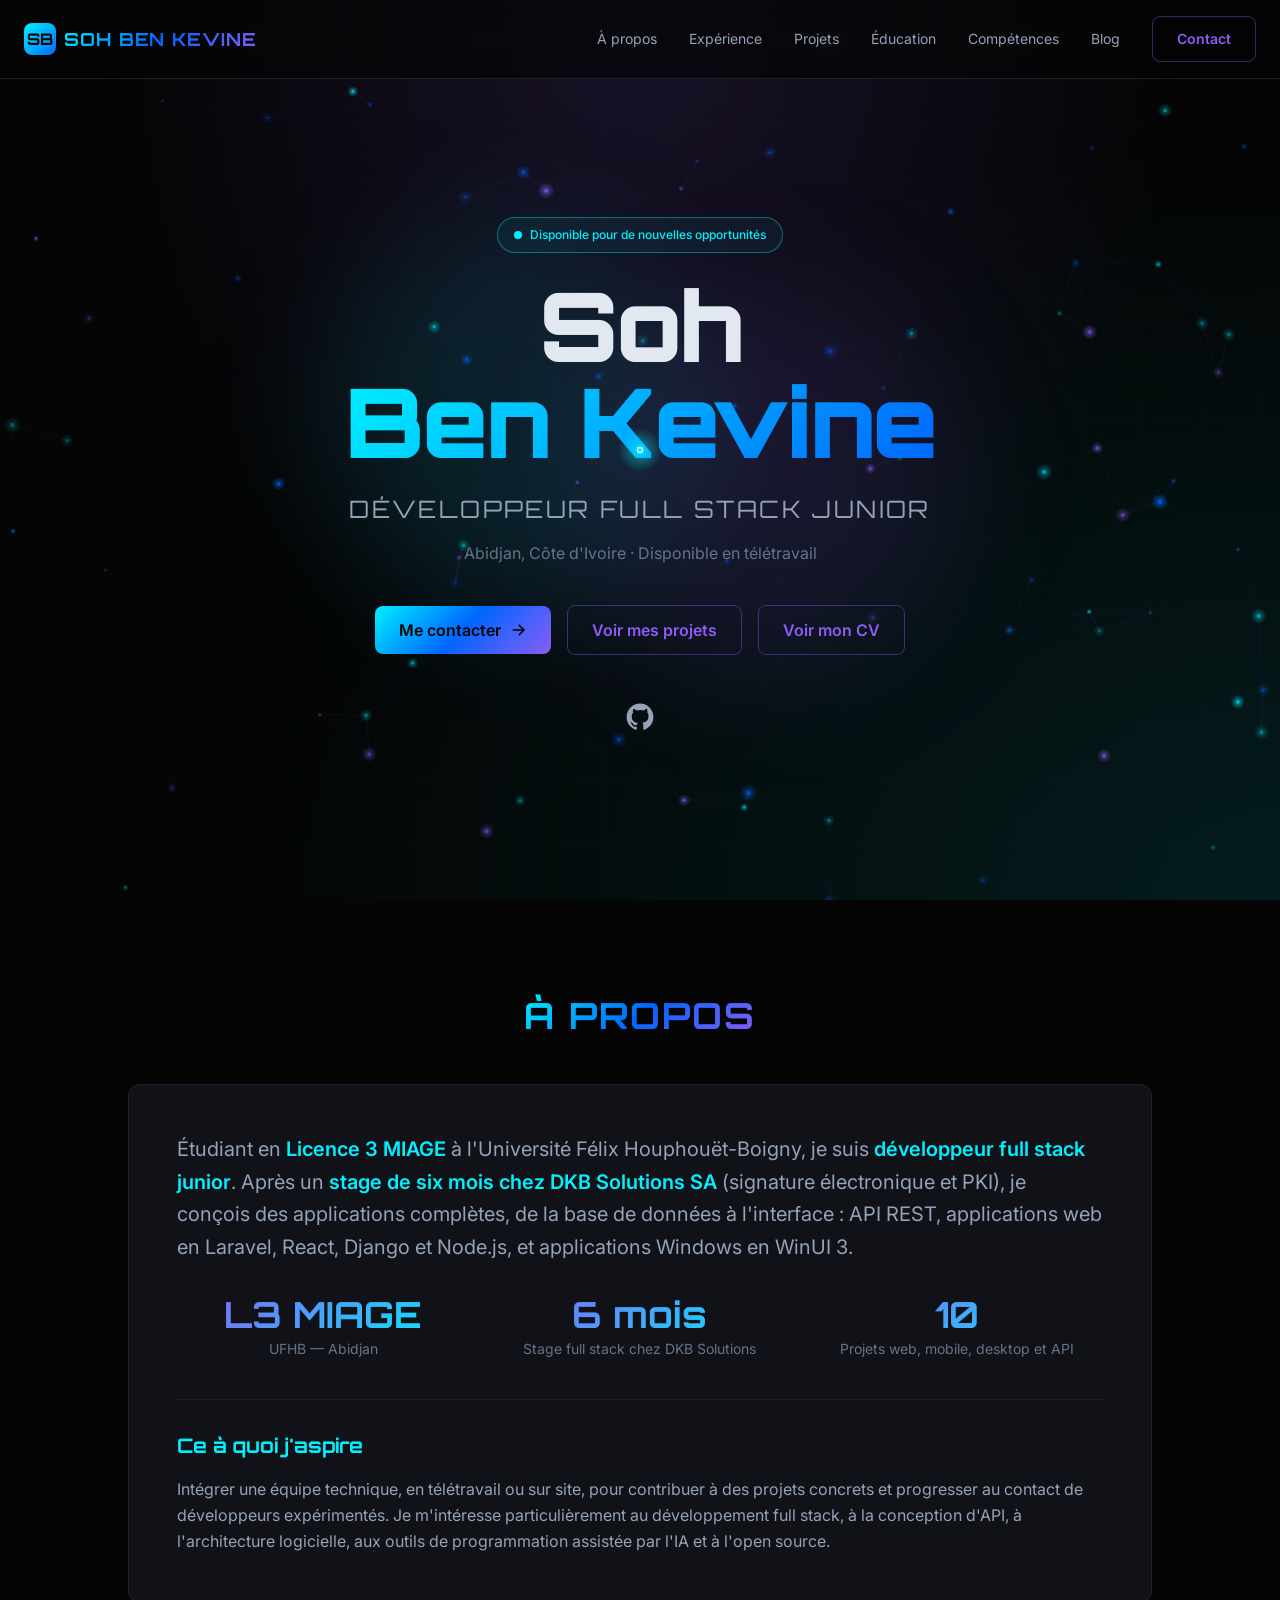
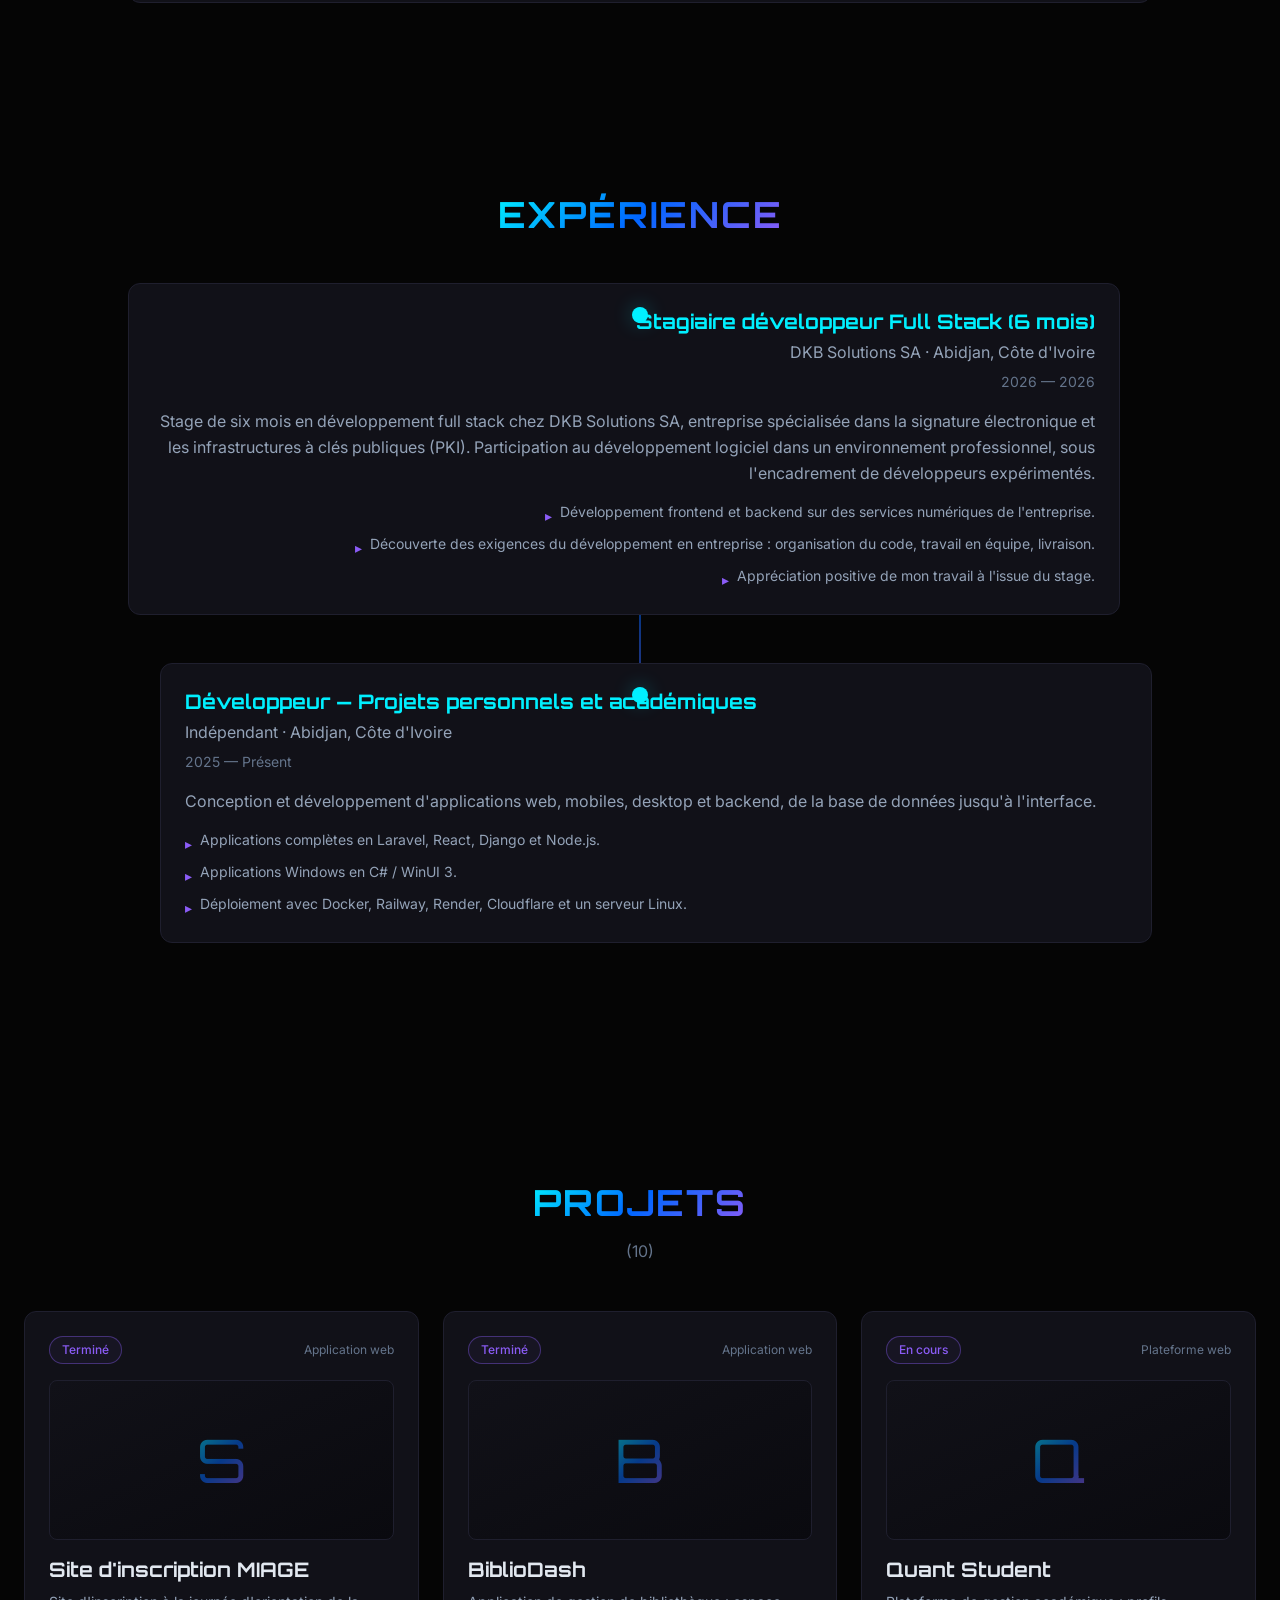
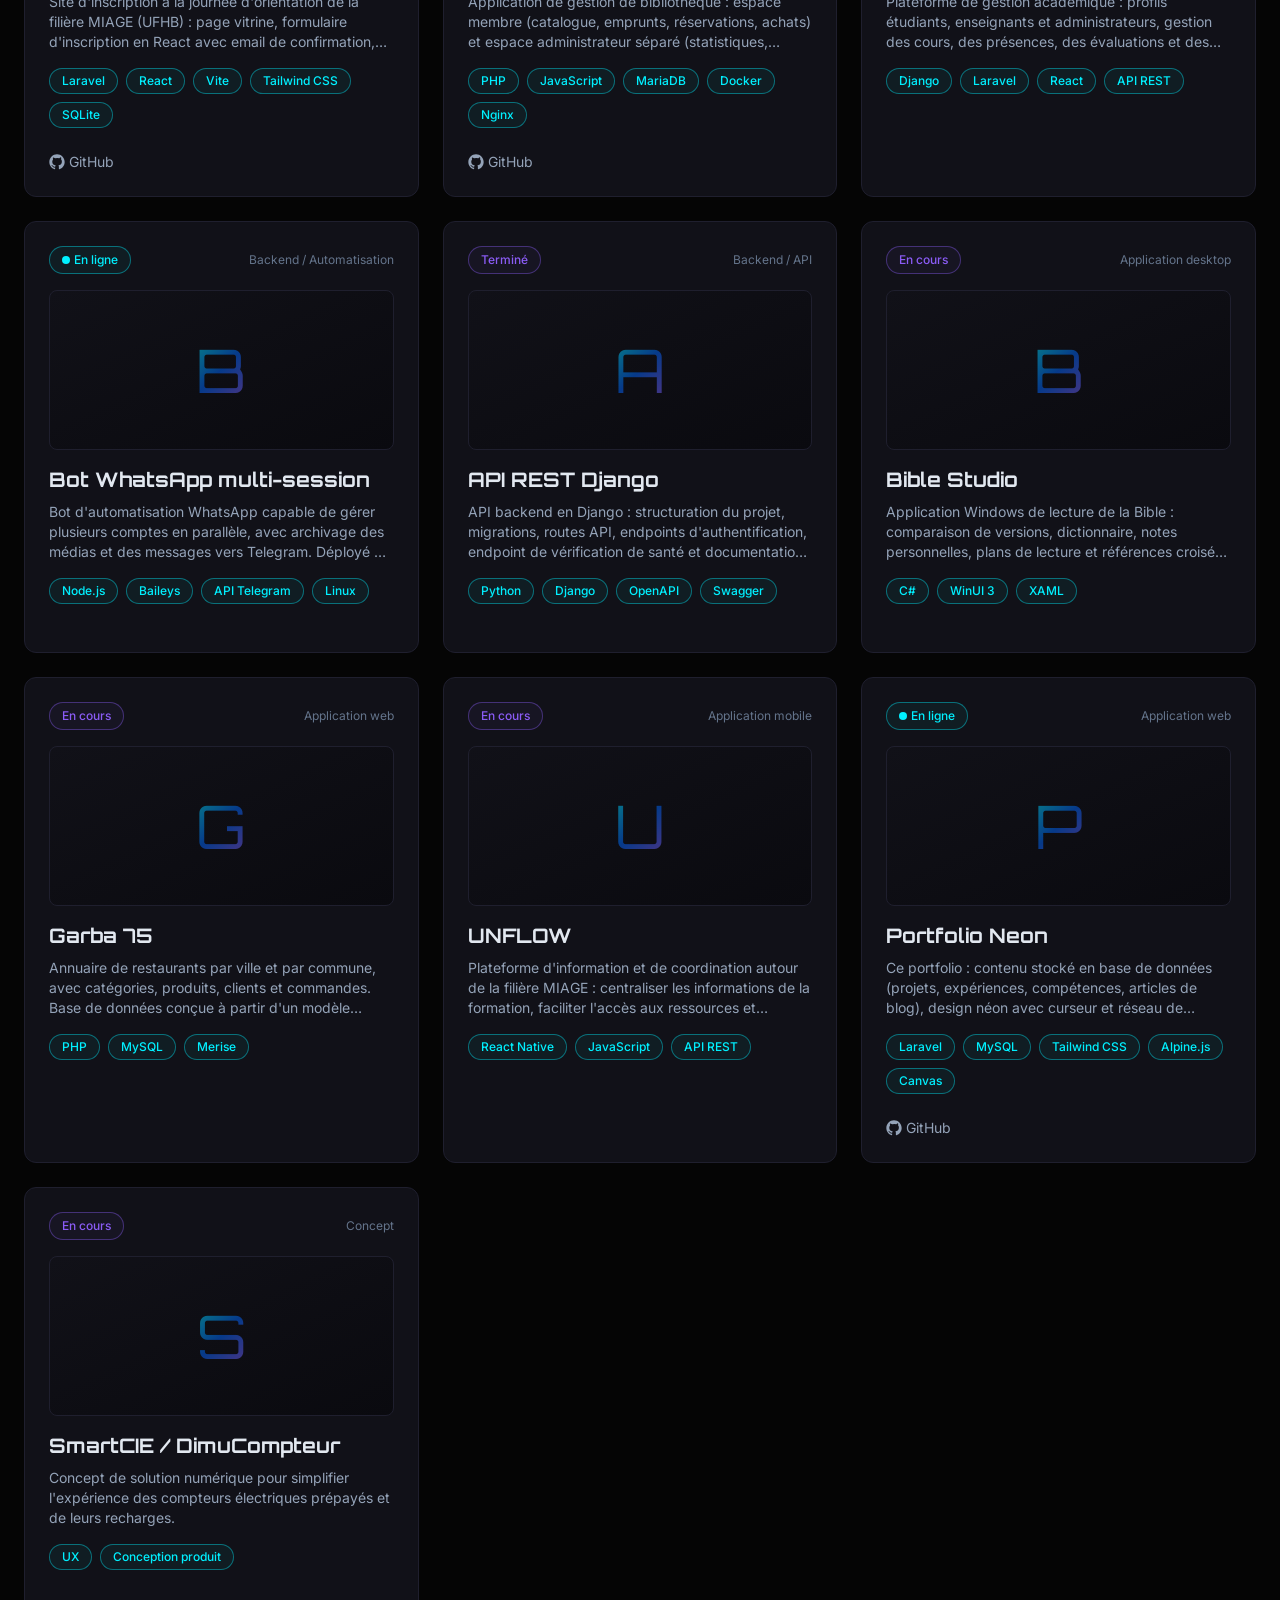
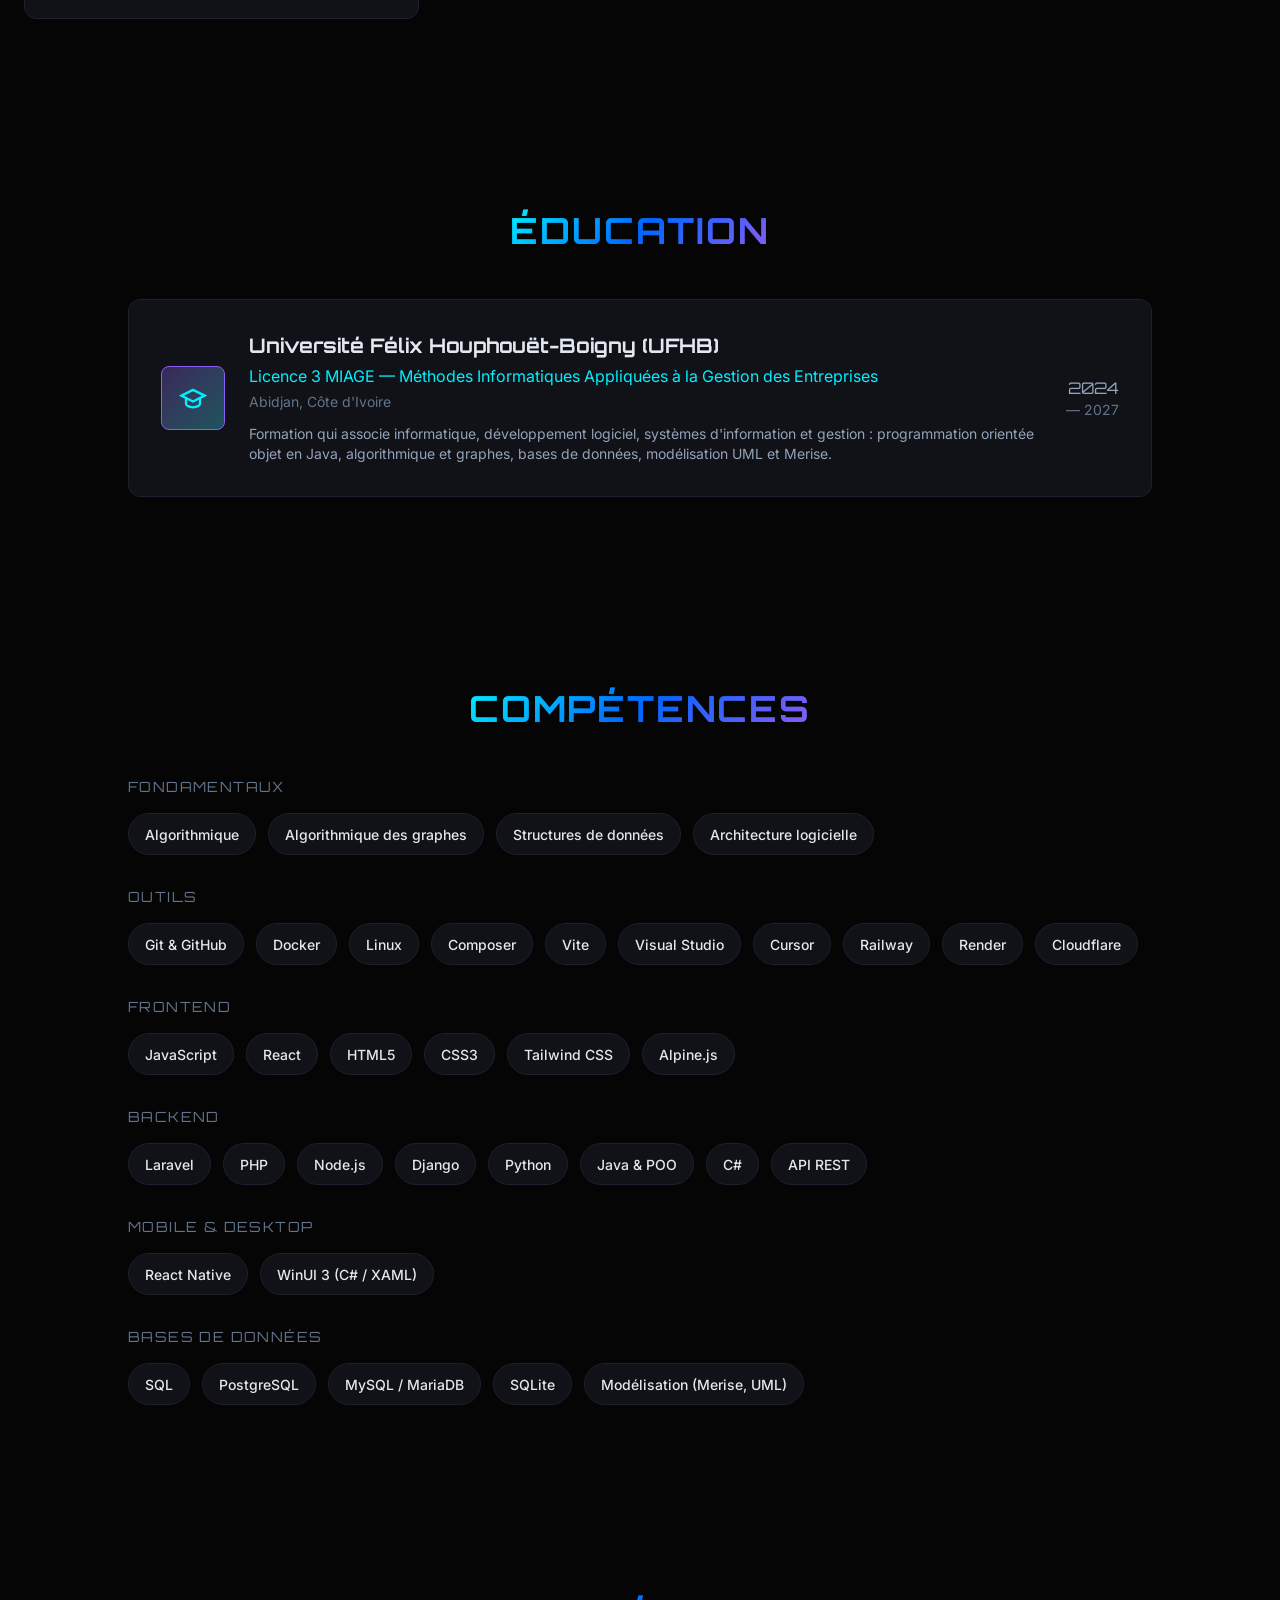
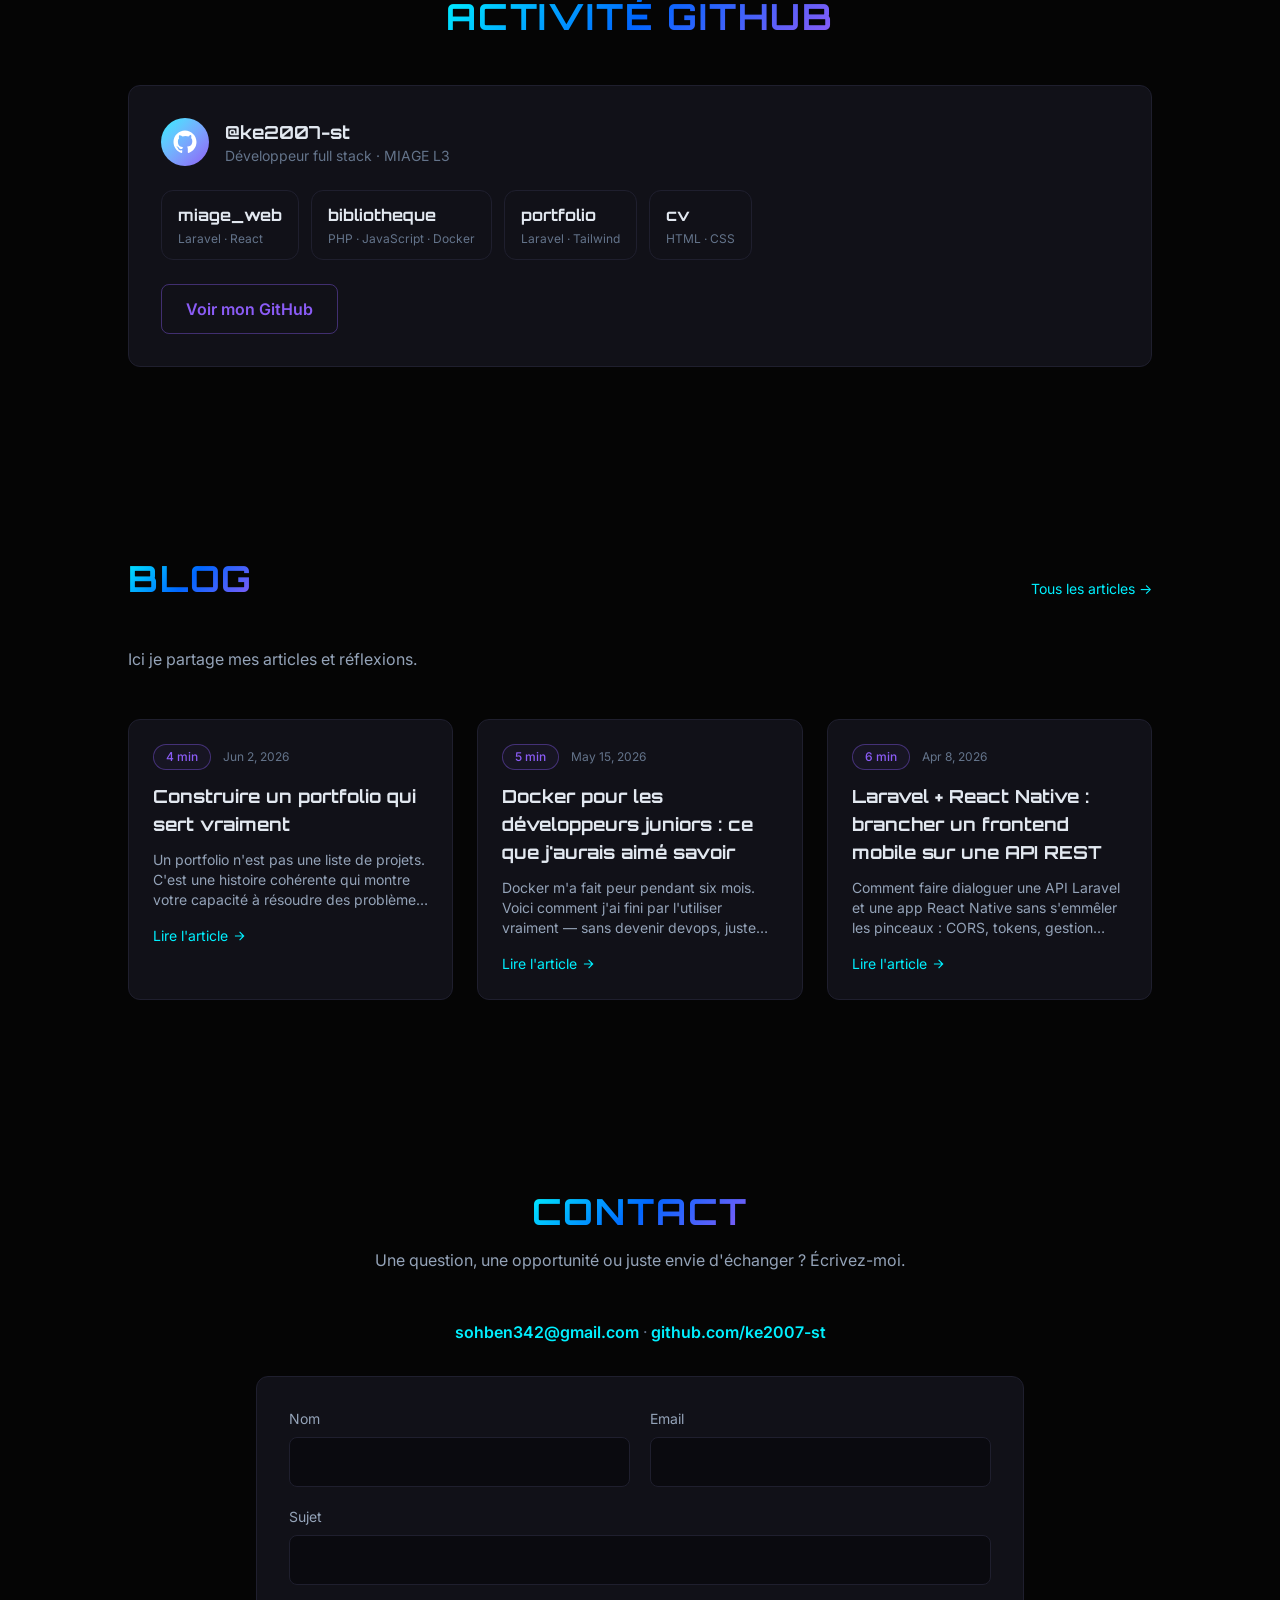
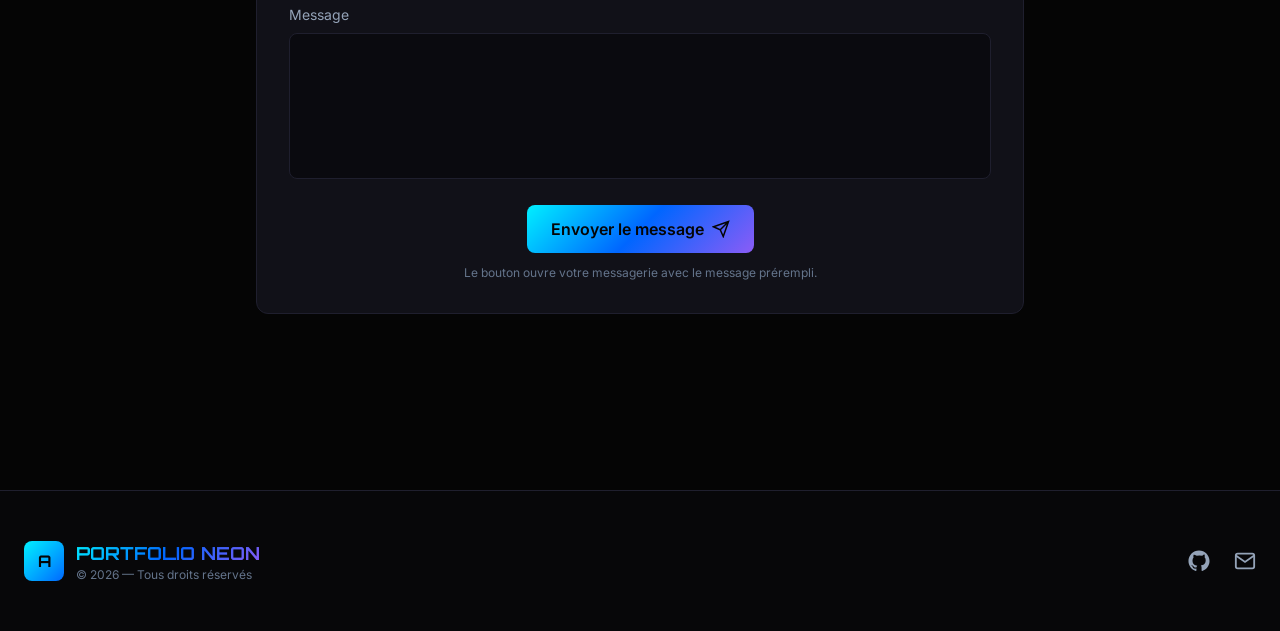
==== index.html @ d630a2e1 "Add files via upload" ====
<!DOCTYPE html>
<html lang="fr" class="scroll-smooth">
<head>
    <meta charset="utf-8">
    <meta name="viewport" content="width=device-width, initial-scale=1">
    <title>Soh Ben Kevine — Développeur Full Stack Junior</title>
    <meta name="description" content="Portfolio de Soh Ben Kevine, développeur full stack junior et étudiant en Licence 3 MIAGE à l'UFHB : projets, expérience, compétences et blog.">
    <meta property="og:title" content="Soh Ben Kevine — Développeur Full Stack Junior">
    <meta property="og:description" content="Projets, expérience et compétences de Soh Ben Kevine, développeur full stack junior.">
    <meta property="og:type" content="website">

    <link rel="preconnect" href="https://fonts.googleapis.com">
    <link href="https://fonts.googleapis.com/css2?family=Inter:wght@300;400;500;600;700;800&family=Orbitron:wght@400;500;600;700;800;900&display=swap" rel="stylesheet">
    <link rel="preload" as="style" href="app.css" /><link rel="modulepreload" as="script" href="app.js" /><link rel="stylesheet" href="app.css" /><script type="module" src="app.js"></script></head>
<body class="bg-dark-bg text-text-primary antialiased">
    <!-- Background effects -->
    <div class="fixed inset-0 -z-10 bg-grid opacity-30"></div>
    <div class="fixed inset-0 -z-10 bg-radial-neon"></div>

    <!-- Neon universe background network (canvas, behind content) -->
    <canvas id="neon-canvas" class="neon-universe-bg" aria-hidden="true"></canvas>

    <!-- Atomic / ionic custom cursor (canvas overlay, never blocks interaction) -->
    <canvas id="atomic-cursor" class="atomic-cursor" aria-hidden="true"></canvas>

    <!-- Navbar -->
    <nav class="fixed top-0 left-0 right-0 z-50 backdrop-blur-lg bg-dark-bg/70 border-b border-dark-border">
    <div class="max-w-7xl mx-auto px-6 py-4 flex items-center justify-between">
        <a href="#hero" class="flex items-center gap-2 group">
            <div class="w-8 h-8 rounded-lg bg-gradient-to-br from-neon-cyan via-neon-blue to-neon-violet animate-gradient flex items-center justify-center font-display font-bold text-dark-bg">
                SB
            </div>
            <span class="font-display font-bold text-lg tracking-wider text-gradient">SOH BEN KEVINE</span>
        </a>

        <!-- Desktop nav -->
        <ul class="hidden md:flex items-center gap-8 text-sm">
            <li><a href="#about" class="nav-link text-text-secondary hover:text-neon-cyan transition">À propos</a></li>
            <li><a href="#experience" class="nav-link text-text-secondary hover:text-neon-cyan transition">Expérience</a></li>
            <li><a href="#projects" class="nav-link text-text-secondary hover:text-neon-cyan transition">Projets</a></li>
            <li><a href="#education" class="nav-link text-text-secondary hover:text-neon-cyan transition">Éducation</a></li>
            <li><a href="#skills" class="nav-link text-text-secondary hover:text-neon-cyan transition">Compétences</a></li>
            <li><a href="#blog" class="nav-link text-text-secondary hover:text-neon-cyan transition">Blog</a></li>
            <li><a href="#contact" class="btn-outline text-sm">Contact</a></li>
        </ul>

        <!-- Mobile menu button -->
        <button x-data="{ open: false }" @click="open = !open" class="md:hidden text-neon-cyan p-2">
            <svg x-show="!open" xmlns="http://www.w3.org/2000/svg" width="24" height="24" fill="none" stroke="currentColor" stroke-width="2" viewBox="0 0 24 24"><path d="M4 6h16M4 12h16M4 18h16"/></svg>
            <svg x-show="open" xmlns="http://www.w3.org/2000/svg" width="24" height="24" fill="none" stroke="currentColor" stroke-width="2" viewBox="0 0 24 24"><path d="M6 6l12 12M6 18L18 6"/></svg>
        </button>
    </div>

    <!-- Mobile menu -->
    <div x-data="{ open: false }" x-show="open" class="md:hidden border-t border-dark-border bg-dark-surface/95 backdrop-blur">
        <ul class="flex flex-col gap-4 p-6">
            <li><a href="#about" @click="open = false" class="block text-text-secondary hover:text-neon-cyan">À propos</a></li>
            <li><a href="#experience" @click="open = false" class="block text-text-secondary hover:text-neon-cyan">Expérience</a></li>
            <li><a href="#projects" @click="open = false" class="block text-text-secondary hover:text-neon-cyan">Projets</a></li>
            <li><a href="#education" @click="open = false" class="block text-text-secondary hover:text-neon-cyan">Éducation</a></li>
            <li><a href="#skills" @click="open = false" class="block text-text-secondary hover:text-neon-cyan">Compétences</a></li>
            <li><a href="#blog" @click="open = false" class="block text-text-secondary hover:text-neon-cyan">Blog</a></li>
            <li><a href="#contact" @click="open = false" class="btn-outline w-full justify-center">Contact</a></li>
        </ul>
    </div>
</nav>

    <!-- Main content -->
    <main>
        
    
    <section id="hero" class="relative min-h-screen flex items-center justify-center pt-24 pb-12 px-6">
        <div class="absolute inset-0 overflow-hidden -z-10">
            <div class="absolute top-1/4 left-1/4 w-96 h-96 rounded-full bg-neon-cyan/10 blur-3xl animate-float"></div>
            <div class="absolute bottom-1/4 right-1/4 w-96 h-96 rounded-full bg-neon-violet/10 blur-3xl animate-float" style="animation-delay: 2s;"></div>
        </div>

        <div class="max-w-5xl mx-auto text-center">
            <div data-reveal class="inline-flex items-center gap-2 px-4 py-2 mb-6 rounded-full badge-neon animate-glow-pulse">
                <span class="w-2 h-2 rounded-full bg-neon-cyan animate-pulse"></span>
                Disponible pour de nouvelles opportunités
            </div>

            <h1 data-reveal class="font-display text-5xl md:text-7xl lg:text-8xl font-black tracking-tight mb-6">
                <span class="block text-text-primary">Soh</span>
                <span class="block text-gradient animate-gradient">Ben Kevine</span>
            </h1>

            <p data-reveal class="text-xl md:text-2xl text-text-secondary mb-4 font-display tracking-widest uppercase">
                Développeur Full Stack Junior
            </p>
            <p data-reveal class="text-text-muted mb-10">
                Abidjan, Côte d'Ivoire · Disponible en télétravail
            </p>

            <div data-reveal class="flex flex-wrap items-center justify-center gap-4">
                <a href="#contact" class="btn-neon">
                    Me contacter
                    <svg xmlns="http://www.w3.org/2000/svg" width="18" height="18" fill="none" stroke="currentColor" stroke-width="2" viewBox="0 0 24 24"><path d="M5 12h14M13 5l7 7-7 7"/></svg>
                </a>
                <a href="#projects" class="btn-outline">Voir mes projets</a>
                <a href="cv.html" target="_blank" rel="noopener" class="btn-outline">Voir mon CV</a>
            </div>

            <div data-reveal class="mt-12 flex items-center justify-center gap-6">
                <a href="https://github.com/ke2007-st" target="_blank" rel="noopener" class="text-text-secondary hover:text-neon-cyan transition" aria-label="GitHub">
                    <svg xmlns="http://www.w3.org/2000/svg" width="28" height="28" fill="currentColor" viewBox="0 0 24 24"><path d="M12 .5C5.7.5.5 5.7.5 12c0 5.1 3.3 9.4 7.9 10.9.6.1.8-.3.8-.6v-2c-3.2.7-3.9-1.4-3.9-1.4-.5-1.3-1.3-1.7-1.3-1.7-1.1-.7.1-.7.1-.7 1.2.1 1.8 1.2 1.8 1.2 1.1 1.8 2.8 1.3 3.5 1 .1-.8.4-1.3.8-1.6-2.6-.3-5.3-1.3-5.3-5.7 0-1.3.5-2.3 1.2-3.1-.1-.3-.5-1.5.1-3.1 0 0 1-.3 3.3 1.2a11.5 11.5 0 0 1 6 0C17 4.6 18 4.9 18 4.9c.6 1.6.2 2.8.1 3.1.8.8 1.2 1.8 1.2 3.1 0 4.4-2.7 5.4-5.3 5.7.4.4.8 1.1.8 2.2v3.3c0 .3.2.7.8.6 4.6-1.5 7.9-5.8 7.9-10.9C23.5 5.7 18.3.5 12 .5z"/></svg>
                </a>
            </div>
        </div>
    </section>

    
    <section id="about" class="py-24 px-6">
        <div class="max-w-5xl mx-auto">
            <h2 data-reveal class="section-title text-3xl md:text-4xl mb-12 text-center">
                <span class="text-gradient">À propos</span>
            </h2>
            <div data-reveal class="card-neon p-8 md:p-12">
                <p class="text-lg md:text-xl text-text-secondary leading-relaxed">
                    Étudiant en <span class="text-neon-cyan font-semibold">Licence 3 MIAGE</span> à l'Université Félix Houphouët-Boigny, je suis <span class="text-neon-cyan font-semibold">développeur full stack junior</span>. Après un <span class="text-neon-cyan font-semibold">stage de six mois chez DKB Solutions SA</span> (signature électronique et PKI), je conçois des applications complètes, de la base de données à l'interface : API REST, applications web en Laravel, React, Django et Node.js, et applications Windows en WinUI 3.
                </p>
                <div class="mt-8 grid grid-cols-1 md:grid-cols-3 gap-6">
                    <div class="text-center">
                        <div class="font-display text-4xl text-gradient-violet font-bold">L3 MIAGE</div>
                        <div class="text-text-muted text-sm mt-1">UFHB — Abidjan</div>
                    </div>
                    <div class="text-center">
                        <div class="font-display text-4xl text-gradient-violet font-bold">6 mois</div>
                        <div class="text-text-muted text-sm mt-1">Stage full stack chez DKB Solutions</div>
                    </div>
                    <div class="text-center">
                        <div class="font-display text-4xl text-gradient-violet font-bold">10</div>
                        <div class="text-text-muted text-sm mt-1">Projets web, mobile, desktop et API</div>
                    </div>
                </div>
                <div class="mt-10 pt-8 border-t border-dark-border">
                    <h3 class="font-display text-xl font-bold text-neon-cyan mb-4">Ce à quoi j'aspire</h3>
                    <p class="text-text-secondary leading-relaxed">
                        Intégrer une équipe technique, en télétravail ou sur site, pour contribuer à des projets concrets et progresser au contact de développeurs expérimentés. Je m'intéresse particulièrement au développement full stack, à la conception d'API, à l'architecture logicielle, aux outils de programmation assistée par l'IA et à l'open source.
                    </p>
                </div>
            </div>
        </div>
    </section>

    
    <section id="experience" class="py-24 px-6">
        <div class="max-w-5xl mx-auto">
            <h2 data-reveal class="section-title text-3xl md:text-4xl mb-12 text-center">
                <span class="text-gradient">Expérience</span>
            </h2>

            <div class="relative">
                <div class="absolute left-4 md:left-1/2 top-0 bottom-0 w-px bg-gradient-to-b from-neon-cyan via-neon-blue to-neon-violet -translate-x-1/2"></div>

                                    <div data-reveal class="relative mb-12 md:pr-8 md:text-right md:mr-1/2">
                        <div class="absolute left-4 md:left-1/2 w-4 h-4 rounded-full -translate-x-1/2 mt-6 bg-neon-cyan glow-cyan"></div>
                        <div class="ml-12 md:ml-0 card-neon p-6">
                            <h3 class="text-xl font-display font-bold text-neon-cyan">Stagiaire développeur Full Stack (6 mois)</h3>
                            <p class="text-text-secondary mt-1">DKB Solutions SA · Abidjan, Côte d&#039;Ivoire</p>
                            <p class="text-text-muted text-sm mt-2">
                                2026
                                                                    — 2026
                                                            </p>
                            <p class="text-text-secondary mt-4 leading-relaxed">Stage de six mois en développement full stack chez DKB Solutions SA, entreprise spécialisée dans la signature électronique et les infrastructures à clés publiques (PKI). Participation au développement logiciel dans un environnement professionnel, sous l&#039;encadrement de développeurs expérimentés.</p>
                                                            <ul class="mt-4 space-y-2 md:list-inside">
                                                                            <li class="text-text-secondary text-sm flex items-start gap-2 md:justify-end">
                                            <span class="text-neon-violet mt-1">▸</span>
                                            <span>Développement frontend et backend sur des services numériques de l&#039;entreprise.</span>
                                        </li>
                                                                            <li class="text-text-secondary text-sm flex items-start gap-2 md:justify-end">
                                            <span class="text-neon-violet mt-1">▸</span>
                                            <span>Découverte des exigences du développement en entreprise : organisation du code, travail en équipe, livraison.</span>
                                        </li>
                                                                            <li class="text-text-secondary text-sm flex items-start gap-2 md:justify-end">
                                            <span class="text-neon-violet mt-1">▸</span>
                                            <span>Appréciation positive de mon travail à l&#039;issue du stage.</span>
                                        </li>
                                                                    </ul>
                                                    </div>
                    </div>
                                    <div data-reveal class="relative mb-12 md:pl-8 md:ml-1/2">
                        <div class="absolute left-4 md:left-1/2 w-4 h-4 rounded-full -translate-x-1/2 mt-6 bg-neon-cyan glow-cyan"></div>
                        <div class="ml-12 md:ml-0 card-neon p-6">
                            <h3 class="text-xl font-display font-bold text-neon-cyan">Développeur — Projets personnels et académiques</h3>
                            <p class="text-text-secondary mt-1">Indépendant · Abidjan, Côte d&#039;Ivoire</p>
                            <p class="text-text-muted text-sm mt-2">
                                2025
                                                                    — Présent
                                                            </p>
                            <p class="text-text-secondary mt-4 leading-relaxed">Conception et développement d&#039;applications web, mobiles, desktop et backend, de la base de données jusqu&#039;à l&#039;interface.</p>
                                                            <ul class="mt-4 space-y-2 ">
                                                                            <li class="text-text-secondary text-sm flex items-start gap-2 ">
                                            <span class="text-neon-violet mt-1">▸</span>
                                            <span>Applications complètes en Laravel, React, Django et Node.js.</span>
                                        </li>
                                                                            <li class="text-text-secondary text-sm flex items-start gap-2 ">
                                            <span class="text-neon-violet mt-1">▸</span>
                                            <span>Applications Windows en C# / WinUI 3.</span>
                                        </li>
                                                                            <li class="text-text-secondary text-sm flex items-start gap-2 ">
                                            <span class="text-neon-violet mt-1">▸</span>
                                            <span>Déploiement avec Docker, Railway, Render, Cloudflare et un serveur Linux.</span>
                                        </li>
                                                                    </ul>
                                                    </div>
                    </div>
                            </div>
        </div>
    </section>

    
    <section id="projects" class="py-24 px-6">
        <div class="max-w-7xl mx-auto">
            <h2 data-reveal class="section-title text-3xl md:text-4xl mb-4 text-center">
                <span class="text-gradient">Projets</span>
            </h2>
            <p data-reveal class="text-center text-text-muted mb-12">(10)</p>

            <div class="grid grid-cols-1 md:grid-cols-2 lg:grid-cols-3 gap-6">
                                    <article data-reveal class="card-neon p-6 group">
                        <div class="flex items-center justify-between mb-4">
                                                            <span class="badge-violet">Terminé</span>
                                                        <span class="text-xs text-text-muted">Application web</span>
                        </div>

                                                    <div class="mb-4 h-40 rounded-lg bg-gradient-to-br from-dark-card to-dark-surface border border-dark-border flex items-center justify-center">
                                <span class="font-display text-6xl text-gradient opacity-50">S</span>
                            </div>
                        
                        <h3 class="text-xl font-display font-bold text-text-primary group-hover:text-neon-cyan transition">
                            Site d&#039;inscription MIAGE
                        </h3>

                        <p class="text-text-secondary text-sm mt-2 line-clamp-3">Site d&#039;inscription à la journée d&#039;orientation de la filière MIAGE (UFHB) : page vitrine, formulaire d&#039;inscription en React avec email de confirmation, QR code, et espace administrateur avec filtres, statistiques et export CSV.</p>

                                                    <div class="flex flex-wrap gap-2 mt-4">
                                                                    <span class="badge-neon text-xs">Laravel</span>
                                                                    <span class="badge-neon text-xs">React</span>
                                                                    <span class="badge-neon text-xs">Vite</span>
                                                                    <span class="badge-neon text-xs">Tailwind CSS</span>
                                                                    <span class="badge-neon text-xs">SQLite</span>
                                                            </div>
                        
                        <div class="flex items-center gap-4 mt-6">
                                                                                        <a href="https://github.com/ke2007-st/miage_web" target="_blank" rel="noopener" class="text-text-secondary hover:text-neon-cyan transition flex items-center gap-1 text-sm">
                                    <svg xmlns="http://www.w3.org/2000/svg" width="16" height="16" fill="currentColor" viewBox="0 0 24 24"><path d="M12 .5C5.7.5.5 5.7.5 12c0 5.1 3.3 9.4 7.9 10.9.6.1.8-.3.8-.6v-2c-3.2.7-3.9-1.4-3.9-1.4-.5-1.3-1.3-1.7-1.3-1.7-1.1-.7.1-.7.1-.7 1.2.1 1.8 1.2 1.8 1.2 1.1 1.8 2.8 1.3 3.5 1 .1-.8.4-1.3.8-1.6-2.6-.3-5.3-1.3-5.3-5.7 0-1.3.5-2.3 1.2-3.1-.1-.3-.5-1.5.1-3.1 0 0 1-.3 3.3 1.2a11.5 11.5 0 0 1 6 0C17 4.6 18 4.9 18 4.9c.6 1.6.2 2.8.1 3.1.8.8 1.2 1.8 1.2 3.1 0 4.4-2.7 5.4-5.3 5.7.4.4.8 1.1.8 2.2v3.3c0 .3.2.7.8.6 4.6-1.5 7.9-5.8 7.9-10.9C23.5 5.7 18.3.5 12 .5z"/></svg>
                                    GitHub
                                </a>
                                                    </div>
                    </article>
                                    <article data-reveal class="card-neon p-6 group">
                        <div class="flex items-center justify-between mb-4">
                                                            <span class="badge-violet">Terminé</span>
                                                        <span class="text-xs text-text-muted">Application web</span>
                        </div>

                                                    <div class="mb-4 h-40 rounded-lg bg-gradient-to-br from-dark-card to-dark-surface border border-dark-border flex items-center justify-center">
                                <span class="font-display text-6xl text-gradient opacity-50">B</span>
                            </div>
                        
                        <h3 class="text-xl font-display font-bold text-text-primary group-hover:text-neon-cyan transition">
                            BiblioDash
                        </h3>

                        <p class="text-text-secondary text-sm mt-2 line-clamp-3">Application de gestion de bibliothèque : espace membre (catalogue, emprunts, réservations, achats) et espace administrateur séparé (statistiques, stock). API PHP consommée par un frontend JavaScript, base MariaDB, le tout conteneurisé avec Docker (Nginx + PHP-FPM).</p>

                                                    <div class="flex flex-wrap gap-2 mt-4">
                                                                    <span class="badge-neon text-xs">PHP</span>
                                                                    <span class="badge-neon text-xs">JavaScript</span>
                                                                    <span class="badge-neon text-xs">MariaDB</span>
                                                                    <span class="badge-neon text-xs">Docker</span>
                                                                    <span class="badge-neon text-xs">Nginx</span>
                                                            </div>
                        
                        <div class="flex items-center gap-4 mt-6">
                                                                                        <a href="https://github.com/ke2007-st/bibliotheque" target="_blank" rel="noopener" class="text-text-secondary hover:text-neon-cyan transition flex items-center gap-1 text-sm">
                                    <svg xmlns="http://www.w3.org/2000/svg" width="16" height="16" fill="currentColor" viewBox="0 0 24 24"><path d="M12 .5C5.7.5.5 5.7.5 12c0 5.1 3.3 9.4 7.9 10.9.6.1.8-.3.8-.6v-2c-3.2.7-3.9-1.4-3.9-1.4-.5-1.3-1.3-1.7-1.3-1.7-1.1-.7.1-.7.1-.7 1.2.1 1.8 1.2 1.8 1.2 1.1 1.8 2.8 1.3 3.5 1 .1-.8.4-1.3.8-1.6-2.6-.3-5.3-1.3-5.3-5.7 0-1.3.5-2.3 1.2-3.1-.1-.3-.5-1.5.1-3.1 0 0 1-.3 3.3 1.2a11.5 11.5 0 0 1 6 0C17 4.6 18 4.9 18 4.9c.6 1.6.2 2.8.1 3.1.8.8 1.2 1.8 1.2 3.1 0 4.4-2.7 5.4-5.3 5.7.4.4.8 1.1.8 2.2v3.3c0 .3.2.7.8.6 4.6-1.5 7.9-5.8 7.9-10.9C23.5 5.7 18.3.5 12 .5z"/></svg>
                                    GitHub
                                </a>
                                                    </div>
                    </article>
                                    <article data-reveal class="card-neon p-6 group">
                        <div class="flex items-center justify-between mb-4">
                                                            <span class="badge-violet">En cours</span>
                                                        <span class="text-xs text-text-muted">Plateforme web</span>
                        </div>

                                                    <div class="mb-4 h-40 rounded-lg bg-gradient-to-br from-dark-card to-dark-surface border border-dark-border flex items-center justify-center">
                                <span class="font-display text-6xl text-gradient opacity-50">Q</span>
                            </div>
                        
                        <h3 class="text-xl font-display font-bold text-text-primary group-hover:text-neon-cyan transition">
                            Quant Student
                        </h3>

                        <p class="text-text-secondary text-sm mt-2 line-clamp-3">Plateforme de gestion académique : profils étudiants, enseignants et administrateurs, gestion des cours, des présences, des évaluations et des quiz sur plusieurs niveaux d&#039;études.</p>

                                                    <div class="flex flex-wrap gap-2 mt-4">
                                                                    <span class="badge-neon text-xs">Django</span>
                                                                    <span class="badge-neon text-xs">Laravel</span>
                                                                    <span class="badge-neon text-xs">React</span>
                                                                    <span class="badge-neon text-xs">API REST</span>
                                                            </div>
                        
                        <div class="flex items-center gap-4 mt-6">
                                                                                </div>
                    </article>
                                    <article data-reveal class="card-neon p-6 group">
                        <div class="flex items-center justify-between mb-4">
                                                            <span class="badge-neon">
                                    <span class="w-2 h-2 rounded-full bg-neon-cyan mr-1 animate-pulse"></span>
                                    En ligne
                                </span>
                                                        <span class="text-xs text-text-muted">Backend / Automatisation</span>
                        </div>

                                                    <div class="mb-4 h-40 rounded-lg bg-gradient-to-br from-dark-card to-dark-surface border border-dark-border flex items-center justify-center">
                                <span class="font-display text-6xl text-gradient opacity-50">B</span>
                            </div>
                        
                        <h3 class="text-xl font-display font-bold text-text-primary group-hover:text-neon-cyan transition">
                            Bot WhatsApp multi-session
                        </h3>

                        <p class="text-text-secondary text-sm mt-2 line-clamp-3">Bot d&#039;automatisation WhatsApp capable de gérer plusieurs comptes en parallèle, avec archivage des médias et des messages vers Telegram. Déployé et maintenu sur un serveur Linux distant.</p>

                                                    <div class="flex flex-wrap gap-2 mt-4">
                                                                    <span class="badge-neon text-xs">Node.js</span>
                                                                    <span class="badge-neon text-xs">Baileys</span>
                                                                    <span class="badge-neon text-xs">API Telegram</span>
                                                                    <span class="badge-neon text-xs">Linux</span>
                                                            </div>
                        
                        <div class="flex items-center gap-4 mt-6">
                                                                                </div>
                    </article>
                                    <article data-reveal class="card-neon p-6 group">
                        <div class="flex items-center justify-between mb-4">
                                                            <span class="badge-violet">Terminé</span>
                                                        <span class="text-xs text-text-muted">Backend / API</span>
                        </div>

                                                    <div class="mb-4 h-40 rounded-lg bg-gradient-to-br from-dark-card to-dark-surface border border-dark-border flex items-center justify-center">
                                <span class="font-display text-6xl text-gradient opacity-50">A</span>
                            </div>
                        
                        <h3 class="text-xl font-display font-bold text-text-primary group-hover:text-neon-cyan transition">
                            API REST Django
                        </h3>

                        <p class="text-text-secondary text-sm mt-2 line-clamp-3">API backend en Django : structuration du projet, migrations, routes API, endpoints d&#039;authentification, endpoint de vérification de santé et documentation OpenAPI / Swagger, prête pour l&#039;intégration d&#039;un frontend.</p>

                                                    <div class="flex flex-wrap gap-2 mt-4">
                                                                    <span class="badge-neon text-xs">Python</span>
                                                                    <span class="badge-neon text-xs">Django</span>
                                                                    <span class="badge-neon text-xs">OpenAPI</span>
                                                                    <span class="badge-neon text-xs">Swagger</span>
                                                            </div>
                        
                        <div class="flex items-center gap-4 mt-6">
                                                                                </div>
                    </article>
                                    <article data-reveal class="card-neon p-6 group">
                        <div class="flex items-center justify-between mb-4">
                                                            <span class="badge-violet">En cours</span>
                                                        <span class="text-xs text-text-muted">Application desktop</span>
                        </div>

                                                    <div class="mb-4 h-40 rounded-lg bg-gradient-to-br from-dark-card to-dark-surface border border-dark-border flex items-center justify-center">
                                <span class="font-display text-6xl text-gradient opacity-50">B</span>
                            </div>
                        
                        <h3 class="text-xl font-display font-bold text-text-primary group-hover:text-neon-cyan transition">
                            Bible Studio
                        </h3>

                        <p class="text-text-secondary text-sm mt-2 line-clamp-3">Application Windows de lecture de la Bible : comparaison de versions, dictionnaire, notes personnelles, plans de lecture et références croisées hors ligne.</p>

                                                    <div class="flex flex-wrap gap-2 mt-4">
                                                                    <span class="badge-neon text-xs">C#</span>
                                                                    <span class="badge-neon text-xs">WinUI 3</span>
                                                                    <span class="badge-neon text-xs">XAML</span>
                                                            </div>
                        
                        <div class="flex items-center gap-4 mt-6">
                                                                                </div>
                    </article>
                                    <article data-reveal class="card-neon p-6 group">
                        <div class="flex items-center justify-between mb-4">
                                                            <span class="badge-violet">En cours</span>
                                                        <span class="text-xs text-text-muted">Application web</span>
                        </div>

                                                    <div class="mb-4 h-40 rounded-lg bg-gradient-to-br from-dark-card to-dark-surface border border-dark-border flex items-center justify-center">
                                <span class="font-display text-6xl text-gradient opacity-50">G</span>
                            </div>
                        
                        <h3 class="text-xl font-display font-bold text-text-primary group-hover:text-neon-cyan transition">
                            Garba 75
                        </h3>

                        <p class="text-text-secondary text-sm mt-2 line-clamp-3">Annuaire de restaurants par ville et par commune, avec catégories, produits, clients et commandes. Base de données conçue à partir d&#039;un modèle conceptuel Merise, avec un espace administrateur.</p>

                                                    <div class="flex flex-wrap gap-2 mt-4">
                                                                    <span class="badge-neon text-xs">PHP</span>
                                                                    <span class="badge-neon text-xs">MySQL</span>
                                                                    <span class="badge-neon text-xs">Merise</span>
                                                            </div>
                        
                        <div class="flex items-center gap-4 mt-6">
                                                                                </div>
                    </article>
                                    <article data-reveal class="card-neon p-6 group">
                        <div class="flex items-center justify-between mb-4">
                                                            <span class="badge-violet">En cours</span>
                                                        <span class="text-xs text-text-muted">Application mobile</span>
                        </div>

                                                    <div class="mb-4 h-40 rounded-lg bg-gradient-to-br from-dark-card to-dark-surface border border-dark-border flex items-center justify-center">
                                <span class="font-display text-6xl text-gradient opacity-50">U</span>
                            </div>
                        
                        <h3 class="text-xl font-display font-bold text-text-primary group-hover:text-neon-cyan transition">
                            UNFLOW
                        </h3>

                        <p class="text-text-secondary text-sm mt-2 line-clamp-3">Plateforme d&#039;information et de coordination autour de la filière MIAGE : centraliser les informations de la formation, faciliter l&#039;accès aux ressources et améliorer la communication entre étudiants.</p>

                                                    <div class="flex flex-wrap gap-2 mt-4">
                                                                    <span class="badge-neon text-xs">React Native</span>
                                                                    <span class="badge-neon text-xs">JavaScript</span>
                                                                    <span class="badge-neon text-xs">API REST</span>
                                                            </div>
                        
                        <div class="flex items-center gap-4 mt-6">
                                                                                </div>
                    </article>
                                    <article data-reveal class="card-neon p-6 group">
                        <div class="flex items-center justify-between mb-4">
                                                            <span class="badge-neon">
                                    <span class="w-2 h-2 rounded-full bg-neon-cyan mr-1 animate-pulse"></span>
                                    En ligne
                                </span>
                                                        <span class="text-xs text-text-muted">Application web</span>
                        </div>

                                                    <div class="mb-4 h-40 rounded-lg bg-gradient-to-br from-dark-card to-dark-surface border border-dark-border flex items-center justify-center">
                                <span class="font-display text-6xl text-gradient opacity-50">P</span>
                            </div>
                        
                        <h3 class="text-xl font-display font-bold text-text-primary group-hover:text-neon-cyan transition">
                            Portfolio Neon
                        </h3>

                        <p class="text-text-secondary text-sm mt-2 line-clamp-3">Ce portfolio : contenu stocké en base de données (projets, expériences, compétences, articles de blog), design néon avec curseur et réseau de particules en canvas.</p>

                                                    <div class="flex flex-wrap gap-2 mt-4">
                                                                    <span class="badge-neon text-xs">Laravel</span>
                                                                    <span class="badge-neon text-xs">MySQL</span>
                                                                    <span class="badge-neon text-xs">Tailwind CSS</span>
                                                                    <span class="badge-neon text-xs">Alpine.js</span>
                                                                    <span class="badge-neon text-xs">Canvas</span>
                                                            </div>
                        
                        <div class="flex items-center gap-4 mt-6">
                                                                                        <a href="https://github.com/ke2007-st/portfolio" target="_blank" rel="noopener" class="text-text-secondary hover:text-neon-cyan transition flex items-center gap-1 text-sm">
                                    <svg xmlns="http://www.w3.org/2000/svg" width="16" height="16" fill="currentColor" viewBox="0 0 24 24"><path d="M12 .5C5.7.5.5 5.7.5 12c0 5.1 3.3 9.4 7.9 10.9.6.1.8-.3.8-.6v-2c-3.2.7-3.9-1.4-3.9-1.4-.5-1.3-1.3-1.7-1.3-1.7-1.1-.7.1-.7.1-.7 1.2.1 1.8 1.2 1.8 1.2 1.1 1.8 2.8 1.3 3.5 1 .1-.8.4-1.3.8-1.6-2.6-.3-5.3-1.3-5.3-5.7 0-1.3.5-2.3 1.2-3.1-.1-.3-.5-1.5.1-3.1 0 0 1-.3 3.3 1.2a11.5 11.5 0 0 1 6 0C17 4.6 18 4.9 18 4.9c.6 1.6.2 2.8.1 3.1.8.8 1.2 1.8 1.2 3.1 0 4.4-2.7 5.4-5.3 5.7.4.4.8 1.1.8 2.2v3.3c0 .3.2.7.8.6 4.6-1.5 7.9-5.8 7.9-10.9C23.5 5.7 18.3.5 12 .5z"/></svg>
                                    GitHub
                                </a>
                                                    </div>
                    </article>
                                    <article data-reveal class="card-neon p-6 group">
                        <div class="flex items-center justify-between mb-4">
                                                            <span class="badge-violet">En cours</span>
                                                        <span class="text-xs text-text-muted">Concept</span>
                        </div>

                                                    <div class="mb-4 h-40 rounded-lg bg-gradient-to-br from-dark-card to-dark-surface border border-dark-border flex items-center justify-center">
                                <span class="font-display text-6xl text-gradient opacity-50">S</span>
                            </div>
                        
                        <h3 class="text-xl font-display font-bold text-text-primary group-hover:text-neon-cyan transition">
                            SmartCIE / DimuCompteur
                        </h3>

                        <p class="text-text-secondary text-sm mt-2 line-clamp-3">Concept de solution numérique pour simplifier l&#039;expérience des compteurs électriques prépayés et de leurs recharges.</p>

                                                    <div class="flex flex-wrap gap-2 mt-4">
                                                                    <span class="badge-neon text-xs">UX</span>
                                                                    <span class="badge-neon text-xs">Conception produit</span>
                                                            </div>
                        
                        <div class="flex items-center gap-4 mt-6">
                                                                                </div>
                    </article>
                            </div>
        </div>
    </section>

    
    <section id="education" class="py-24 px-6">
        <div class="max-w-5xl mx-auto">
            <h2 data-reveal class="section-title text-3xl md:text-4xl mb-12 text-center">
                <span class="text-gradient">Éducation</span>
            </h2>

            <div class="space-y-6">
                                    <div data-reveal class="card-neon p-6 md:p-8 flex flex-col md:flex-row md:items-center gap-6">
                        <div class="flex-shrink-0 w-16 h-16 rounded-lg bg-gradient-to-br from-neon-violet/30 to-neon-cyan/30 border border-neon-violet flex items-center justify-center">
                            <svg xmlns="http://www.w3.org/2000/svg" width="28" height="28" fill="none" stroke="currentColor" stroke-width="2" viewBox="0 0 24 24" class="text-neon-cyan"><path d="M22 10L12 5 2 10l10 5 10-5z"/><path d="M6 12v5c0 1 2 3 6 3s6-2 6-3v-5"/></svg>
                        </div>
                        <div class="flex-1">
                            <h3 class="text-xl font-display font-bold text-text-primary">Université Félix Houphouët-Boigny (UFHB)</h3>
                            <p class="text-neon-cyan mt-1">Licence 3 MIAGE — Méthodes Informatiques Appliquées à la Gestion des Entreprises</p>
                                                            <p class="text-text-muted text-sm mt-1">Abidjan, Côte d&#039;Ivoire</p>
                                                                                        <p class="text-text-secondary text-sm mt-3">Formation qui associe informatique, développement logiciel, systèmes d&#039;information et gestion : programmation orientée objet en Java, algorithmique et graphes, bases de données, modélisation UML et Merise.</p>
                                                    </div>
                        <div class="text-right">
                            <p class="text-text-secondary font-display">2024</p>
                            <p class="text-text-muted text-sm">— 2027</p>
                        </div>
                    </div>
                            </div>
        </div>
    </section>

    
    <section id="skills" class="py-24 px-6">
        <div class="max-w-5xl mx-auto">
            <h2 data-reveal class="section-title text-3xl md:text-4xl mb-12 text-center">
                <span class="text-gradient">Compétences</span>
            </h2>

            <div class="space-y-8">
                                    <div data-reveal>
                        <h3 class="font-display text-sm uppercase tracking-widest text-text-muted mb-4">
                            Fondamentaux
                        </h3>
                        <div class="flex flex-wrap gap-3">
                                                            <div class="card-neon px-4 py-2 !rounded-full hover:scale-105">
                                    <span class="text-text-primary text-sm font-medium">Algorithmique</span>
                                </div>
                                                            <div class="card-neon px-4 py-2 !rounded-full hover:scale-105">
                                    <span class="text-text-primary text-sm font-medium">Algorithmique des graphes</span>
                                </div>
                                                            <div class="card-neon px-4 py-2 !rounded-full hover:scale-105">
                                    <span class="text-text-primary text-sm font-medium">Structures de données</span>
                                </div>
                                                            <div class="card-neon px-4 py-2 !rounded-full hover:scale-105">
                                    <span class="text-text-primary text-sm font-medium">Architecture logicielle</span>
                                </div>
                                                    </div>
                    </div>
                                    <div data-reveal>
                        <h3 class="font-display text-sm uppercase tracking-widest text-text-muted mb-4">
                            Outils
                        </h3>
                        <div class="flex flex-wrap gap-3">
                                                            <div class="card-neon px-4 py-2 !rounded-full hover:scale-105">
                                    <span class="text-text-primary text-sm font-medium">Git &amp; GitHub</span>
                                </div>
                                                            <div class="card-neon px-4 py-2 !rounded-full hover:scale-105">
                                    <span class="text-text-primary text-sm font-medium">Docker</span>
                                </div>
                                                            <div class="card-neon px-4 py-2 !rounded-full hover:scale-105">
                                    <span class="text-text-primary text-sm font-medium">Linux</span>
                                </div>
                                                            <div class="card-neon px-4 py-2 !rounded-full hover:scale-105">
                                    <span class="text-text-primary text-sm font-medium">Composer</span>
                                </div>
                                                            <div class="card-neon px-4 py-2 !rounded-full hover:scale-105">
                                    <span class="text-text-primary text-sm font-medium">Vite</span>
                                </div>
                                                            <div class="card-neon px-4 py-2 !rounded-full hover:scale-105">
                                    <span class="text-text-primary text-sm font-medium">Visual Studio</span>
                                </div>
                                                            <div class="card-neon px-4 py-2 !rounded-full hover:scale-105">
                                    <span class="text-text-primary text-sm font-medium">Cursor</span>
                                </div>
                                                            <div class="card-neon px-4 py-2 !rounded-full hover:scale-105">
                                    <span class="text-text-primary text-sm font-medium">Railway</span>
                                </div>
                                                            <div class="card-neon px-4 py-2 !rounded-full hover:scale-105">
                                    <span class="text-text-primary text-sm font-medium">Render</span>
                                </div>
                                                            <div class="card-neon px-4 py-2 !rounded-full hover:scale-105">
                                    <span class="text-text-primary text-sm font-medium">Cloudflare</span>
                                </div>
                                                    </div>
                    </div>
                                    <div data-reveal>
                        <h3 class="font-display text-sm uppercase tracking-widest text-text-muted mb-4">
                            Frontend
                        </h3>
                        <div class="flex flex-wrap gap-3">
                                                            <div class="card-neon px-4 py-2 !rounded-full hover:scale-105">
                                    <span class="text-text-primary text-sm font-medium">JavaScript</span>
                                </div>
                                                            <div class="card-neon px-4 py-2 !rounded-full hover:scale-105">
                                    <span class="text-text-primary text-sm font-medium">React</span>
                                </div>
                                                            <div class="card-neon px-4 py-2 !rounded-full hover:scale-105">
                                    <span class="text-text-primary text-sm font-medium">HTML5</span>
                                </div>
                                                            <div class="card-neon px-4 py-2 !rounded-full hover:scale-105">
                                    <span class="text-text-primary text-sm font-medium">CSS3</span>
                                </div>
                                                            <div class="card-neon px-4 py-2 !rounded-full hover:scale-105">
                                    <span class="text-text-primary text-sm font-medium">Tailwind CSS</span>
                                </div>
                                                            <div class="card-neon px-4 py-2 !rounded-full hover:scale-105">
                                    <span class="text-text-primary text-sm font-medium">Alpine.js</span>
                                </div>
                                                    </div>
                    </div>
                                    <div data-reveal>
                        <h3 class="font-display text-sm uppercase tracking-widest text-text-muted mb-4">
                            Backend
                        </h3>
                        <div class="flex flex-wrap gap-3">
                                                            <div class="card-neon px-4 py-2 !rounded-full hover:scale-105">
                                    <span class="text-text-primary text-sm font-medium">Laravel</span>
                                </div>
                                                            <div class="card-neon px-4 py-2 !rounded-full hover:scale-105">
                                    <span class="text-text-primary text-sm font-medium">PHP</span>
                                </div>
                                                            <div class="card-neon px-4 py-2 !rounded-full hover:scale-105">
                                    <span class="text-text-primary text-sm font-medium">Node.js</span>
                                </div>
                                                            <div class="card-neon px-4 py-2 !rounded-full hover:scale-105">
                                    <span class="text-text-primary text-sm font-medium">Django</span>
                                </div>
                                                            <div class="card-neon px-4 py-2 !rounded-full hover:scale-105">
                                    <span class="text-text-primary text-sm font-medium">Python</span>
                                </div>
                                                            <div class="card-neon px-4 py-2 !rounded-full hover:scale-105">
                                    <span class="text-text-primary text-sm font-medium">Java &amp; POO</span>
                                </div>
                                                            <div class="card-neon px-4 py-2 !rounded-full hover:scale-105">
                                    <span class="text-text-primary text-sm font-medium">C#</span>
                                </div>
                                                            <div class="card-neon px-4 py-2 !rounded-full hover:scale-105">
                                    <span class="text-text-primary text-sm font-medium">API REST</span>
                                </div>
                                                    </div>
                    </div>
                                    <div data-reveal>
                        <h3 class="font-display text-sm uppercase tracking-widest text-text-muted mb-4">
                            Mobile &amp; desktop
                        </h3>
                        <div class="flex flex-wrap gap-3">
                                                            <div class="card-neon px-4 py-2 !rounded-full hover:scale-105">
                                    <span class="text-text-primary text-sm font-medium">React Native</span>
                                </div>
                                                            <div class="card-neon px-4 py-2 !rounded-full hover:scale-105">
                                    <span class="text-text-primary text-sm font-medium">WinUI 3 (C# / XAML)</span>
                                </div>
                                                    </div>
                    </div>
                                    <div data-reveal>
                        <h3 class="font-display text-sm uppercase tracking-widest text-text-muted mb-4">
                            Bases de données
                        </h3>
                        <div class="flex flex-wrap gap-3">
                                                            <div class="card-neon px-4 py-2 !rounded-full hover:scale-105">
                                    <span class="text-text-primary text-sm font-medium">SQL</span>
                                </div>
                                                            <div class="card-neon px-4 py-2 !rounded-full hover:scale-105">
                                    <span class="text-text-primary text-sm font-medium">PostgreSQL</span>
                                </div>
                                                            <div class="card-neon px-4 py-2 !rounded-full hover:scale-105">
                                    <span class="text-text-primary text-sm font-medium">MySQL / MariaDB</span>
                                </div>
                                                            <div class="card-neon px-4 py-2 !rounded-full hover:scale-105">
                                    <span class="text-text-primary text-sm font-medium">SQLite</span>
                                </div>
                                                            <div class="card-neon px-4 py-2 !rounded-full hover:scale-105">
                                    <span class="text-text-primary text-sm font-medium">Modélisation (Merise, UML)</span>
                                </div>
                                                    </div>
                    </div>
                            </div>
        </div>
    </section>

    
    <section id="github" class="py-24 px-6">
        <div class="max-w-5xl mx-auto">
            <h2 data-reveal class="section-title text-3xl md:text-4xl mb-12 text-center">
                <span class="text-gradient">Activité GitHub</span>
            </h2>
            <div data-reveal class="card-neon p-8">
                <div class="flex items-center gap-4 mb-6">
                    <div class="w-12 h-12 rounded-full bg-gradient-to-br from-neon-cyan to-neon-violet flex items-center justify-center">
                        <svg xmlns="http://www.w3.org/2000/svg" width="24" height="24" fill="white" viewBox="0 0 24 24"><path d="M12 .5C5.7.5.5 5.7.5 12c0 5.1 3.3 9.4 7.9 10.9.6.1.8-.3.8-.6v-2c-3.2.7-3.9-1.4-3.9-1.4-.5-1.3-1.3-1.7-1.3-1.7-1.1-.7.1-.7.1-.7 1.2.1 1.8 1.2 1.8 1.2 1.1 1.8 2.8 1.3 3.5 1 .1-.8.4-1.3.8-1.6-2.6-.3-5.3-1.3-5.3-5.7 0-1.3.5-2.3 1.2-3.1-.1-.3-.5-1.5.1-3.1 0 0 1-.3 3.3 1.2a11.5 11.5 0 0 1 6 0C17 4.6 18 4.9 18 4.9c.6 1.6.2 2.8.1 3.1.8.8 1.2 1.8 1.2 3.1 0 4.4-2.7 5.4-5.3 5.7.4.4.8 1.1.8 2.2v3.3c0 .3.2.7.8.6 4.6-1.5 7.9-5.8 7.9-10.9C23.5 5.7 18.3.5 12 .5z"/></svg>
                    </div>
                    <div>
                        <p class="font-display font-bold text-lg">@ke2007-st</p>
                        <p class="text-text-muted text-sm">Développeur full stack · MIAGE L3</p>
                    </div>
                </div>
                <div class="flex flex-wrap gap-3 mt-4">
                                            <a href="https://github.com/ke2007-st/miage_web" target="_blank" rel="noopener" class="card-neon px-4 py-3 hover:border-neon-cyan transition">
                            <span class="font-display font-bold text-text-primary">miage_web</span>
                            <span class="block text-xs text-text-muted mt-1">Laravel · React</span>
                        </a>
                                            <a href="https://github.com/ke2007-st/bibliotheque" target="_blank" rel="noopener" class="card-neon px-4 py-3 hover:border-neon-cyan transition">
                            <span class="font-display font-bold text-text-primary">bibliotheque</span>
                            <span class="block text-xs text-text-muted mt-1">PHP · JavaScript · Docker</span>
                        </a>
                                            <a href="https://github.com/ke2007-st/portfolio" target="_blank" rel="noopener" class="card-neon px-4 py-3 hover:border-neon-cyan transition">
                            <span class="font-display font-bold text-text-primary">portfolio</span>
                            <span class="block text-xs text-text-muted mt-1">Laravel · Tailwind</span>
                        </a>
                                            <a href="https://github.com/ke2007-st/cv" target="_blank" rel="noopener" class="card-neon px-4 py-3 hover:border-neon-cyan transition">
                            <span class="font-display font-bold text-text-primary">cv</span>
                            <span class="block text-xs text-text-muted mt-1">HTML · CSS</span>
                        </a>
                                    </div>
                <a href="https://github.com/ke2007-st" target="_blank" rel="noopener" class="btn-outline mt-6 inline-flex">Voir mon GitHub</a>
            </div>
        </div>
    </section>

    
    <section id="blog" class="py-24 px-6">
        <div class="max-w-5xl mx-auto">
            <div class="flex items-end justify-between mb-12">
                <h2 data-reveal class="section-title text-3xl md:text-4xl">
                    <span class="text-gradient">Blog</span>
                </h2>
                <a href="blog.html" class="text-neon-cyan hover:text-neon-violet transition text-sm">Tous les articles →</a>
            </div>
            <p data-reveal class="text-text-secondary mb-12">Ici je partage mes articles et réflexions.</p>

            <div class="grid grid-cols-1 md:grid-cols-3 gap-6">
                                    <article data-reveal class="card-neon p-6 group">
                        <div class="flex items-center gap-3 text-xs text-text-muted mb-3">
                            <span class="badge-violet">4 min</span>
                            <span>Jun 2, 2026</span>
                        </div>
                        <h3 class="text-lg font-display font-bold text-text-primary group-hover:text-neon-cyan transition">
                            Construire un portfolio qui sert vraiment
                        </h3>
                        <p class="text-text-secondary text-sm mt-3 line-clamp-3">Un portfolio n&#039;est pas une liste de projets. C&#039;est une histoire cohérente qui montre votre capacité à résoudre des problèmes réels — voici ce que j&#039;ai appris en construisant le mien.</p>
                        <a href="blog-construire-un-portfolio-qui-sert-vraiment.html" class="inline-flex items-center gap-1 text-neon-cyan text-sm mt-4 hover:gap-2 transition-all">
                            Lire l'article
                            <svg xmlns="http://www.w3.org/2000/svg" width="14" height="14" fill="none" stroke="currentColor" stroke-width="2" viewBox="0 0 24 24"><path d="M5 12h14M13 5l7 7-7 7"/></svg>
                        </a>
                    </article>
                                    <article data-reveal class="card-neon p-6 group">
                        <div class="flex items-center gap-3 text-xs text-text-muted mb-3">
                            <span class="badge-violet">5 min</span>
                            <span>May 15, 2026</span>
                        </div>
                        <h3 class="text-lg font-display font-bold text-text-primary group-hover:text-neon-cyan transition">
                            Docker pour les développeurs juniors : ce que j&#039;aurais aimé savoir
                        </h3>
                        <p class="text-text-secondary text-sm mt-3 line-clamp-3">Docker m&#039;a fait peur pendant six mois. Voici comment j&#039;ai fini par l&#039;utiliser vraiment — sans devenir devops, juste pour arrêter de casser mon environnement.</p>
                        <a href="blog-docker-pour-les-developpeurs-juniors.html" class="inline-flex items-center gap-1 text-neon-cyan text-sm mt-4 hover:gap-2 transition-all">
                            Lire l'article
                            <svg xmlns="http://www.w3.org/2000/svg" width="14" height="14" fill="none" stroke="currentColor" stroke-width="2" viewBox="0 0 24 24"><path d="M5 12h14M13 5l7 7-7 7"/></svg>
                        </a>
                    </article>
                                    <article data-reveal class="card-neon p-6 group">
                        <div class="flex items-center gap-3 text-xs text-text-muted mb-3">
                            <span class="badge-violet">6 min</span>
                            <span>Apr 8, 2026</span>
                        </div>
                        <h3 class="text-lg font-display font-bold text-text-primary group-hover:text-neon-cyan transition">
                            Laravel + React Native : brancher un frontend mobile sur une API REST
                        </h3>
                        <p class="text-text-secondary text-sm mt-3 line-clamp-3">Comment faire dialoguer une API Laravel et une app React Native sans s&#039;emmêler les pinceaux : CORS, tokens, gestion d&#039;erreur et pièges classiques.</p>
                        <a href="blog-laravel-react-native-api-rest.html" class="inline-flex items-center gap-1 text-neon-cyan text-sm mt-4 hover:gap-2 transition-all">
                            Lire l'article
                            <svg xmlns="http://www.w3.org/2000/svg" width="14" height="14" fill="none" stroke="currentColor" stroke-width="2" viewBox="0 0 24 24"><path d="M5 12h14M13 5l7 7-7 7"/></svg>
                        </a>
                    </article>
                            </div>
        </div>
    </section>

    
    <section id="contact" class="py-24 px-6">
        <div class="max-w-3xl mx-auto">
            <h2 data-reveal class="section-title text-3xl md:text-4xl mb-4 text-center">
                <span class="text-gradient">Contact</span>
            </h2>
            <p data-reveal class="text-center text-text-secondary mb-12">
                Une question, une opportunité ou juste envie d'échanger ? Écrivez-moi.
            </p>

<p data-reveal class="text-center mb-8">
                <a href="mailto:sohben342@gmail.com" class="text-neon-cyan hover:text-neon-violet transition font-semibold">sohben342@gmail.com</a>
                <span class="text-text-muted"> · </span>
                <a href="https://github.com/ke2007-st" target="_blank" rel="noopener" class="text-neon-cyan hover:text-neon-violet transition font-semibold">github.com/ke2007-st</a>
            </p>

            <form data-reveal id="contact-form" class="card-neon p-6 md:p-8 space-y-5">
                <div class="grid grid-cols-1 md:grid-cols-2 gap-5">
                    <div>
                        <label for="name" class="block text-sm text-text-secondary mb-2">Nom</label>
                        <input type="text" id="name" name="name" required
                               class="w-full bg-dark-surface border border-dark-border rounded-lg px-4 py-3 text-text-primary focus:border-neon-cyan focus:outline-none focus:glow-cyan transition">
                    </div>
                    <div>
                        <label for="email" class="block text-sm text-text-secondary mb-2">Email</label>
                        <input type="email" id="email" name="email" required
                               class="w-full bg-dark-surface border border-dark-border rounded-lg px-4 py-3 text-text-primary focus:border-neon-cyan focus:outline-none focus:glow-cyan transition">
                    </div>
                </div>
                <div>
                    <label for="subject" class="block text-sm text-text-secondary mb-2">Sujet</label>
                    <input type="text" id="subject" name="subject"
                           class="w-full bg-dark-surface border border-dark-border rounded-lg px-4 py-3 text-text-primary focus:border-neon-cyan focus:outline-none focus:glow-cyan transition">
                </div>
                <div>
                    <label for="content" class="block text-sm text-text-secondary mb-2">Message</label>
                    <textarea id="content" name="content" rows="5" required
                              class="w-full bg-dark-surface border border-dark-border rounded-lg px-4 py-3 text-text-primary focus:border-neon-cyan focus:outline-none focus:glow-cyan transition resize-none"></textarea>
                </div>
                <div class="text-center">
                    <button type="submit" class="btn-neon w-full md:w-auto">
                        Envoyer le message
                        <svg xmlns="http://www.w3.org/2000/svg" width="18" height="18" fill="none" stroke="currentColor" stroke-width="2" viewBox="0 0 24 24"><path d="M22 2L11 13M22 2l-7 20-4-9-9-4 20-7z"/></svg>
                    </button>
                    <p class="text-text-muted text-xs mt-3">Le bouton ouvre votre messagerie avec le message prérempli.</p>
                </div>
            </form>
            <script>
                document.getElementById('contact-form').addEventListener('submit', function (e) {
                    e.preventDefault();
                    var f = e.target;
                    var subject = f.subject.value || ('Message de ' + f.name.value);
                    var body = f.content.value + '\n\n' + f.name.value + ' (' + f.email.value + ')';
                    window.location.href = 'mailto:sohben342@gmail.com?subject=' + encodeURIComponent(subject) + '&body=' + encodeURIComponent(body);
                });
            </script>
        </div>
    </section>

    </main>

    <!-- Footer -->
    <footer class="border-t border-dark-border bg-dark-surface/50 mt-20">
    <div class="max-w-7xl mx-auto px-6 py-12">
        <div class="flex flex-col md:flex-row items-center justify-between gap-6">
            <div class="flex items-center gap-3">
                <div class="w-10 h-10 rounded-lg bg-gradient-to-br from-neon-cyan via-neon-blue to-neon-violet animate-gradient flex items-center justify-center font-display font-bold text-dark-bg">
                    A
                </div>
                <div>
                    <p class="font-display font-bold text-lg text-gradient">PORTFOLIO NEON</p>
                    <p class="text-xs text-text-muted">© 2026 — Tous droits réservés</p>
                </div>
            </div>

            <div class="flex items-center gap-6">
                <a href="https://github.com/ke2007-st" target="_blank" rel="noopener" class="text-text-secondary hover:text-neon-cyan transition" aria-label="GitHub">
                    <svg xmlns="http://www.w3.org/2000/svg" width="22" height="22" fill="currentColor" viewBox="0 0 24 24"><path d="M12 .5C5.7.5.5 5.7.5 12c0 5.1 3.3 9.4 7.9 10.9.6.1.8-.3.8-.6v-2c-3.2.7-3.9-1.4-3.9-1.4-.5-1.3-1.3-1.7-1.3-1.7-1.1-.7.1-.7.1-.7 1.2.1 1.8 1.2 1.8 1.2 1.1 1.8 2.8 1.3 3.5 1 .1-.8.4-1.3.8-1.6-2.6-.3-5.3-1.3-5.3-5.7 0-1.3.5-2.3 1.2-3.1-.1-.3-.5-1.5.1-3.1 0 0 1-.3 3.3 1.2a11.5 11.5 0 0 1 6 0C17 4.6 18 4.9 18 4.9c.6 1.6.2 2.8.1 3.1.8.8 1.2 1.8 1.2 3.1 0 4.4-2.7 5.4-5.3 5.7.4.4.8 1.1.8 2.2v3.3c0 .3.2.7.8.6 4.6-1.5 7.9-5.8 7.9-10.9C23.5 5.7 18.3.5 12 .5z"/></svg>
                </a>
                <a href="mailto:sohben342@gmail.com" class="text-text-secondary hover:text-neon-cyan transition" aria-label="Email">
                    <svg xmlns="http://www.w3.org/2000/svg" width="22" height="22" fill="none" stroke="currentColor" stroke-width="2" viewBox="0 0 24 24"><rect x="2" y="4" width="20" height="16" rx="2"/><path d="M2 6l10 7 10-7"/></svg>
                </a>
            </div>
        </div>
    </div>
</footer>
</body>
</html>
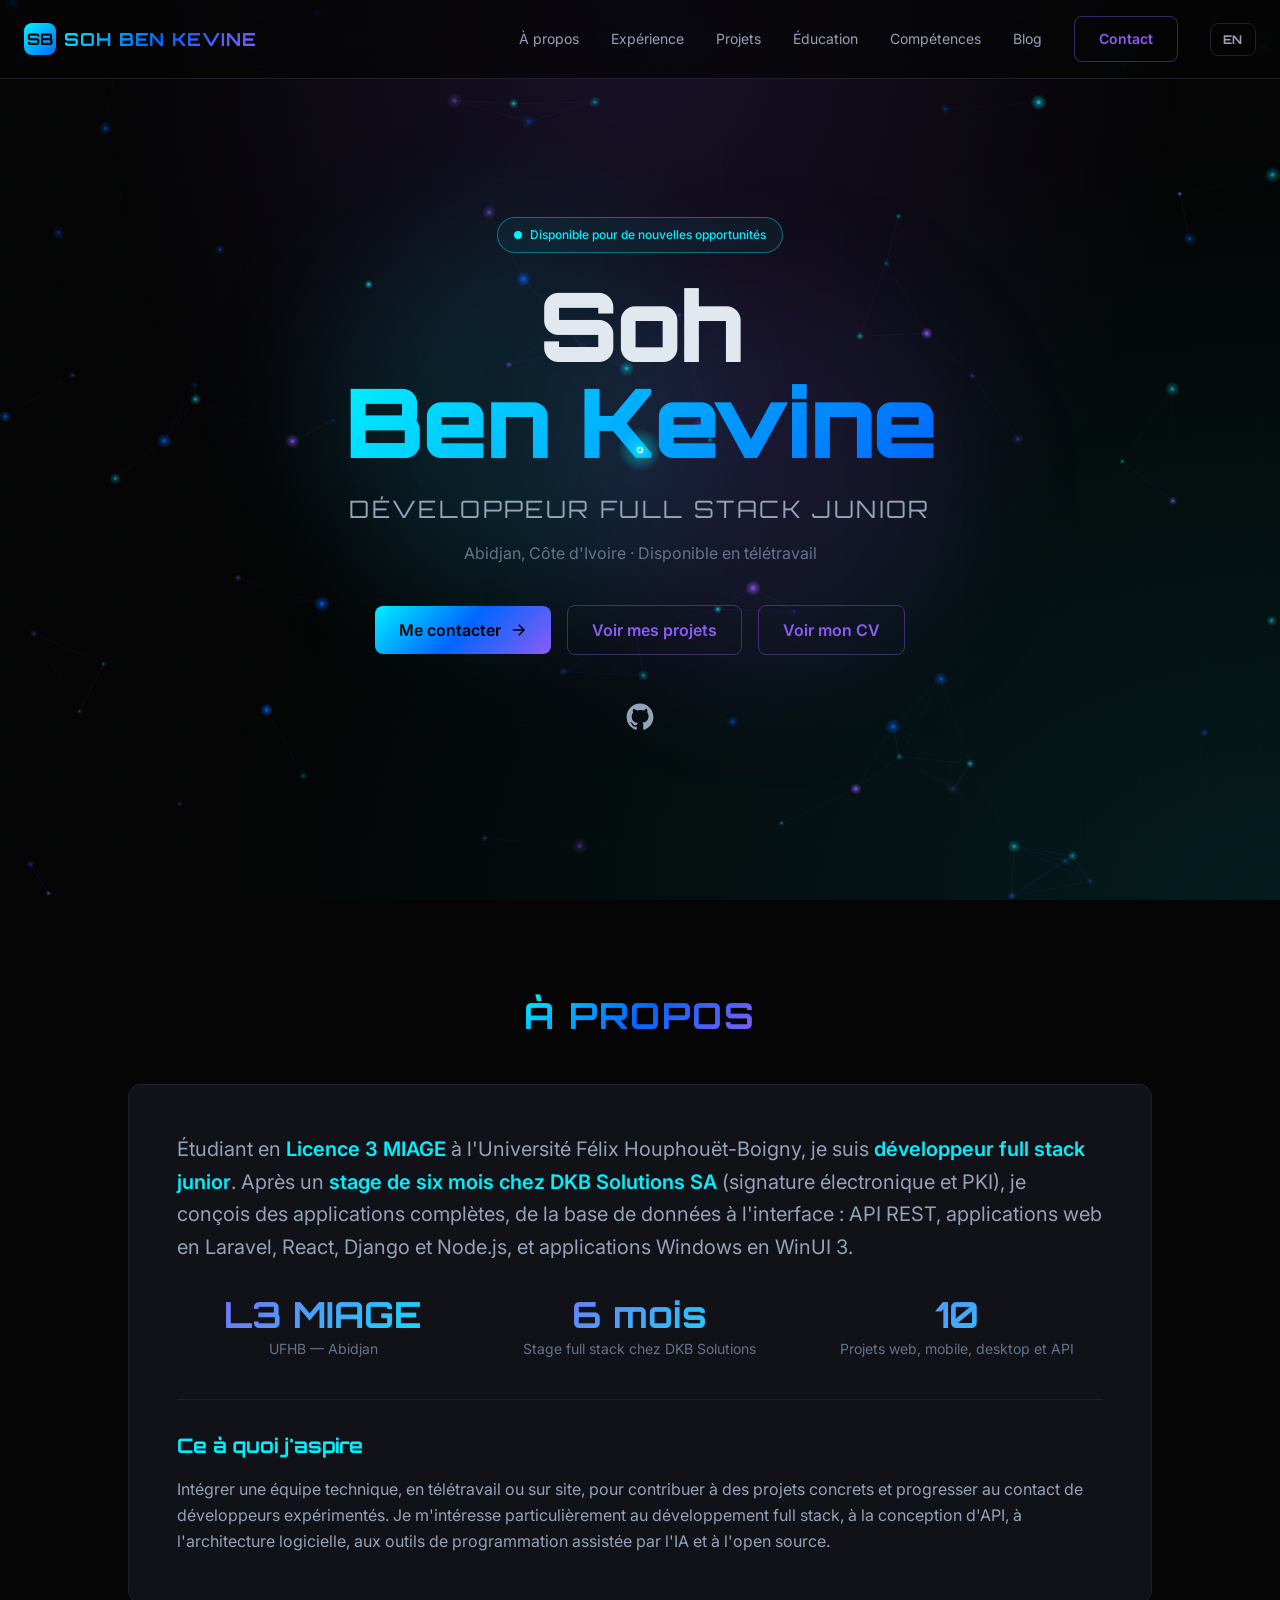
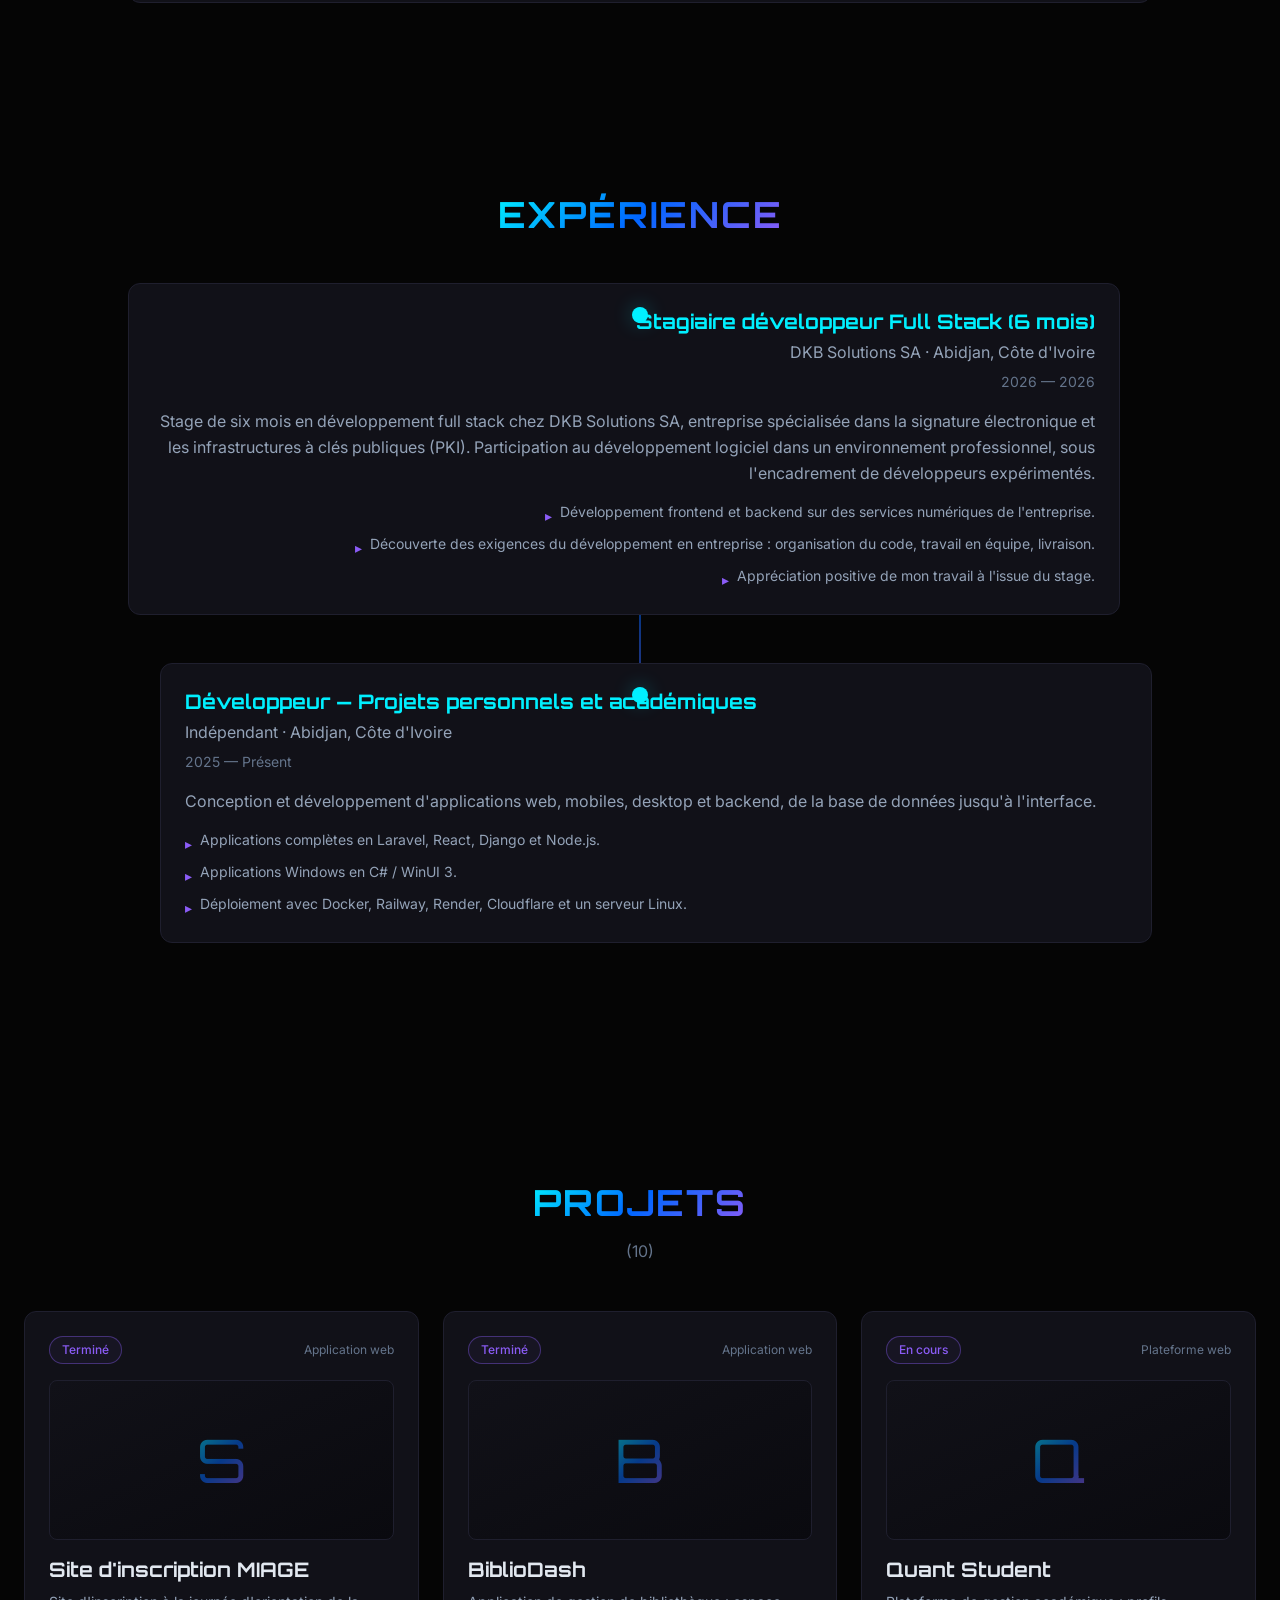
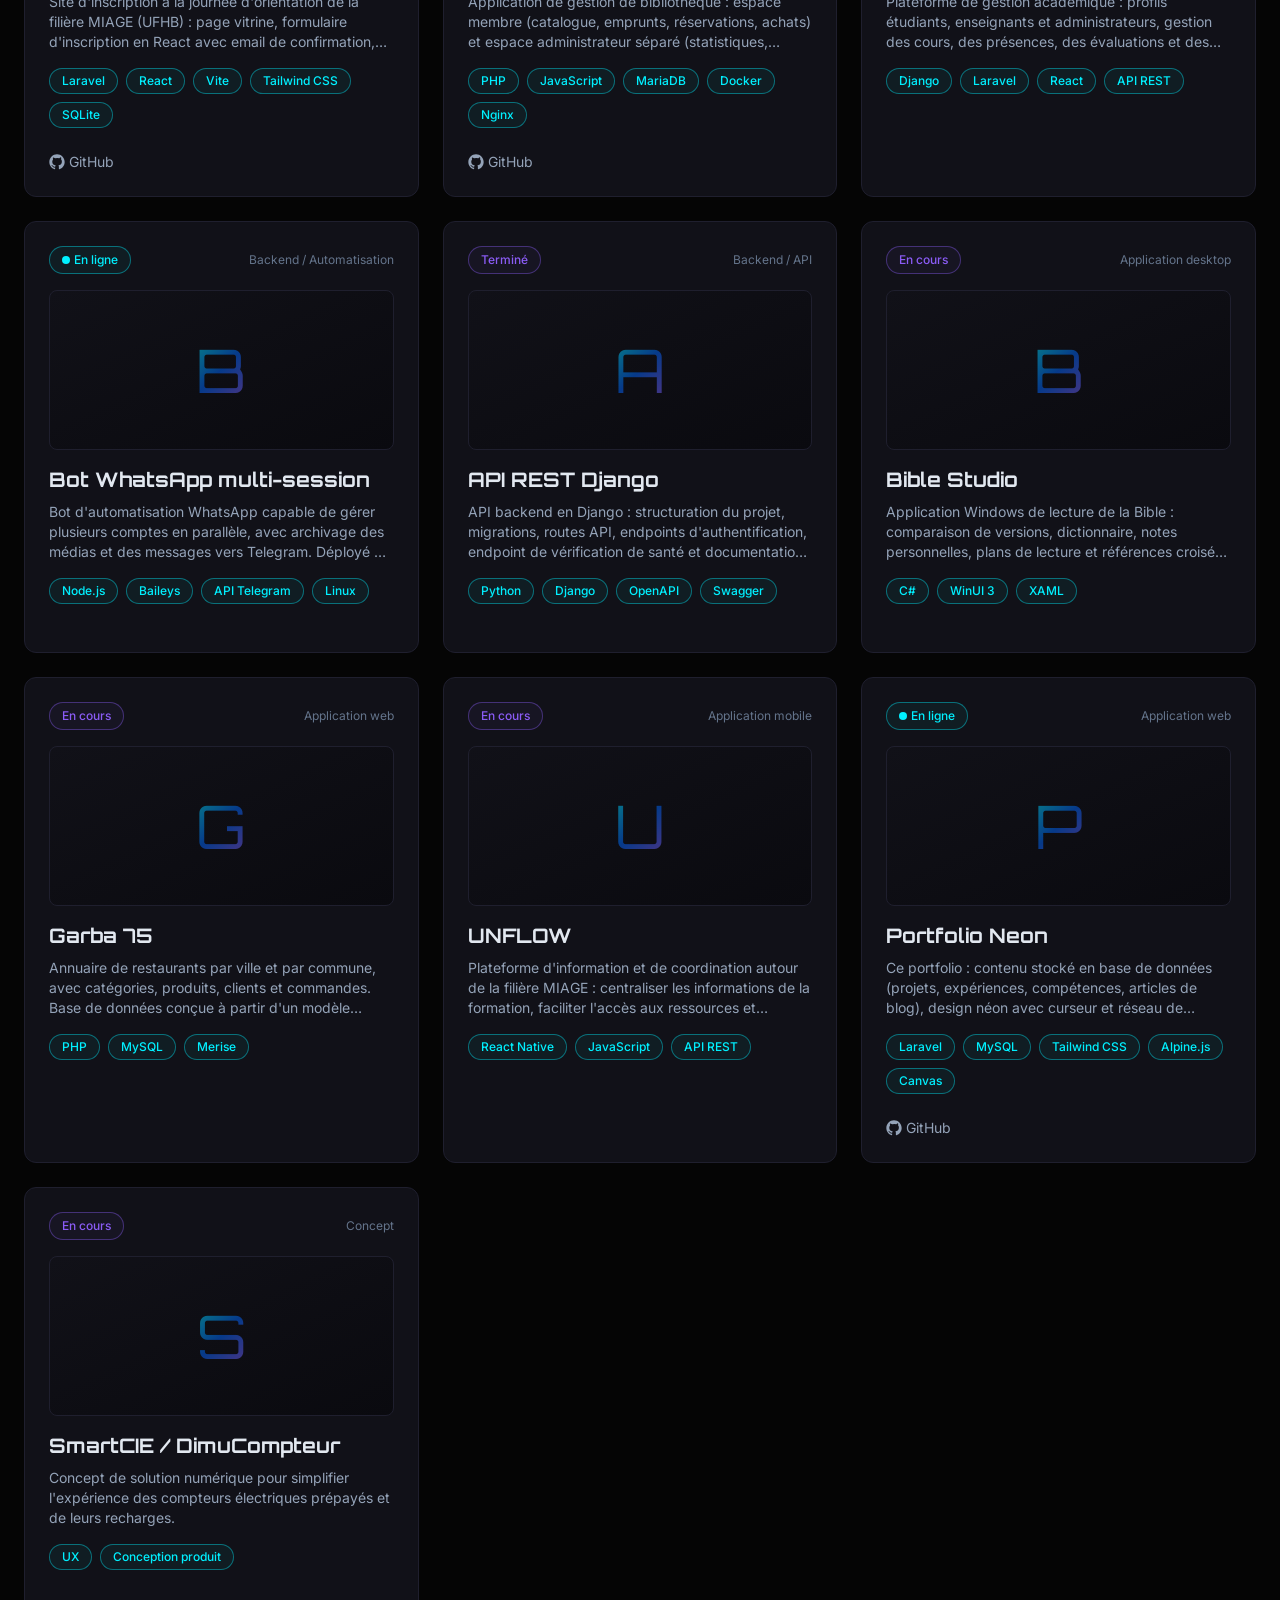
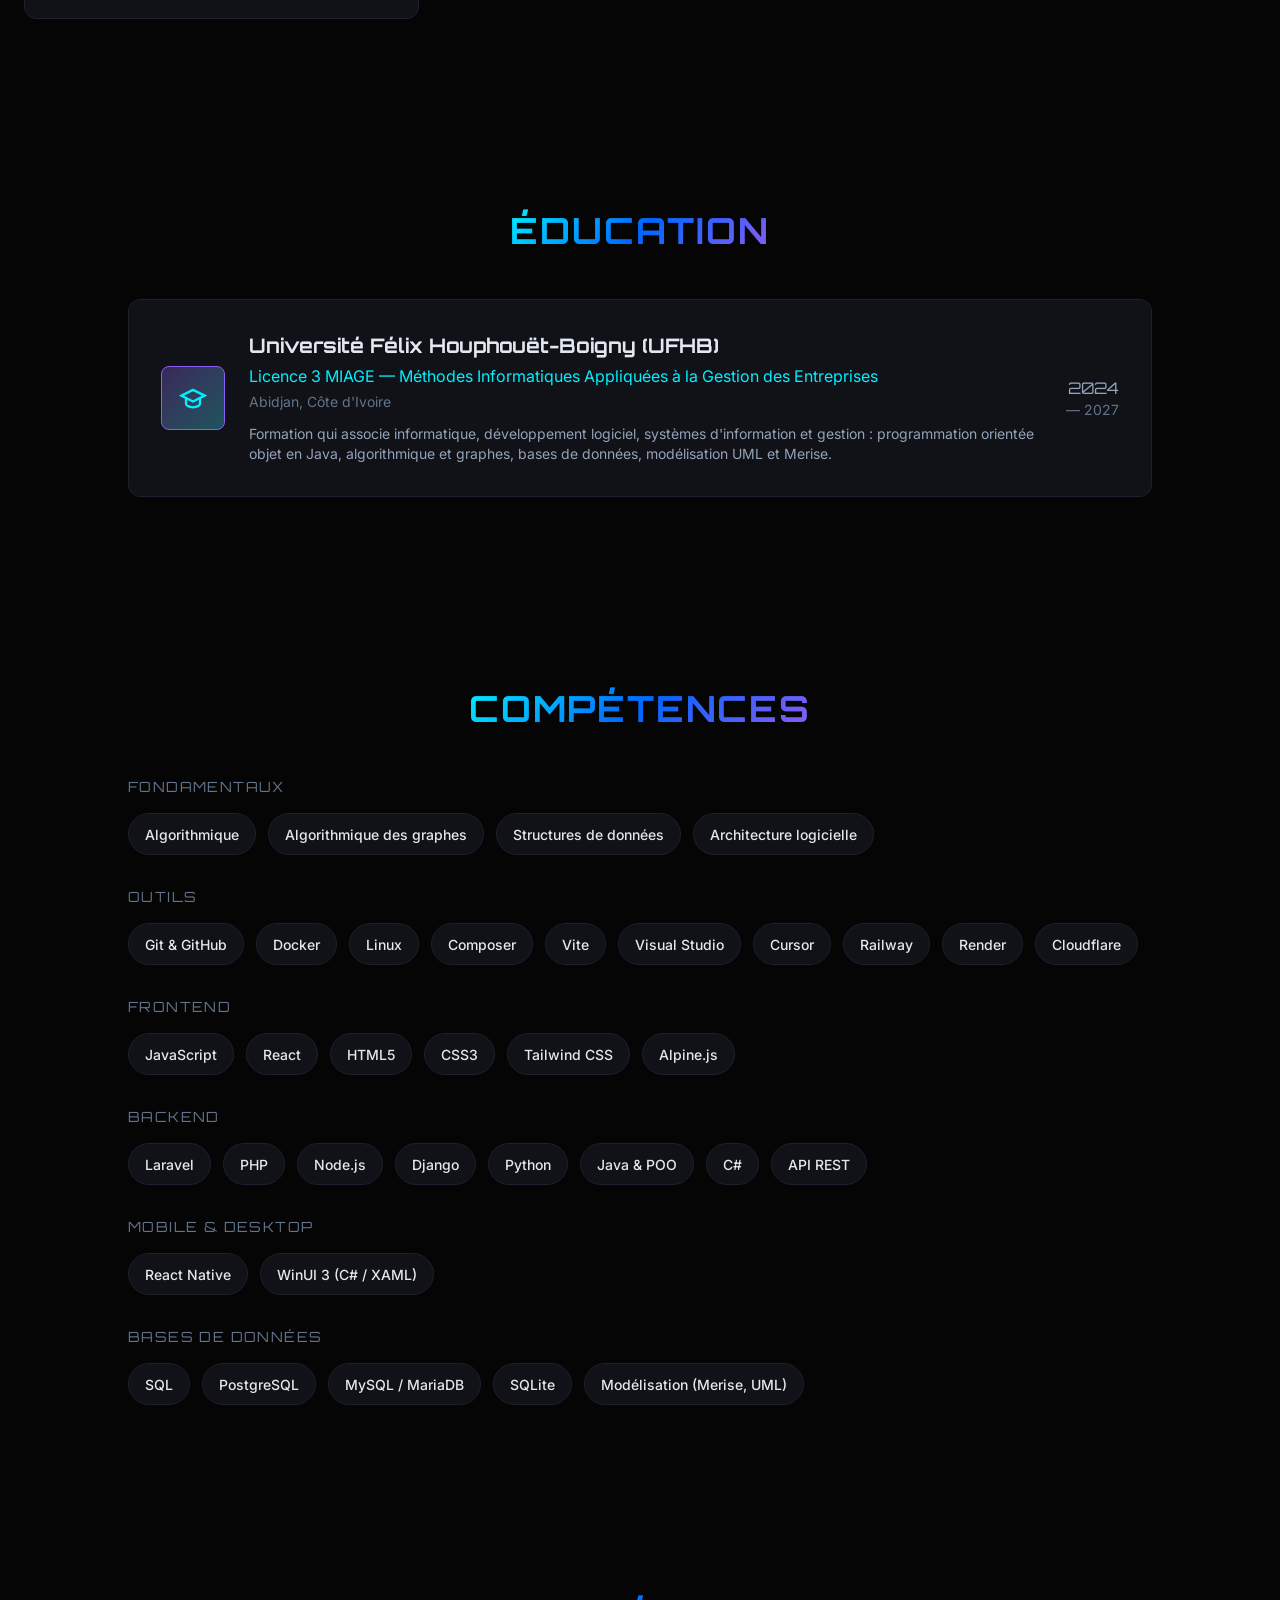
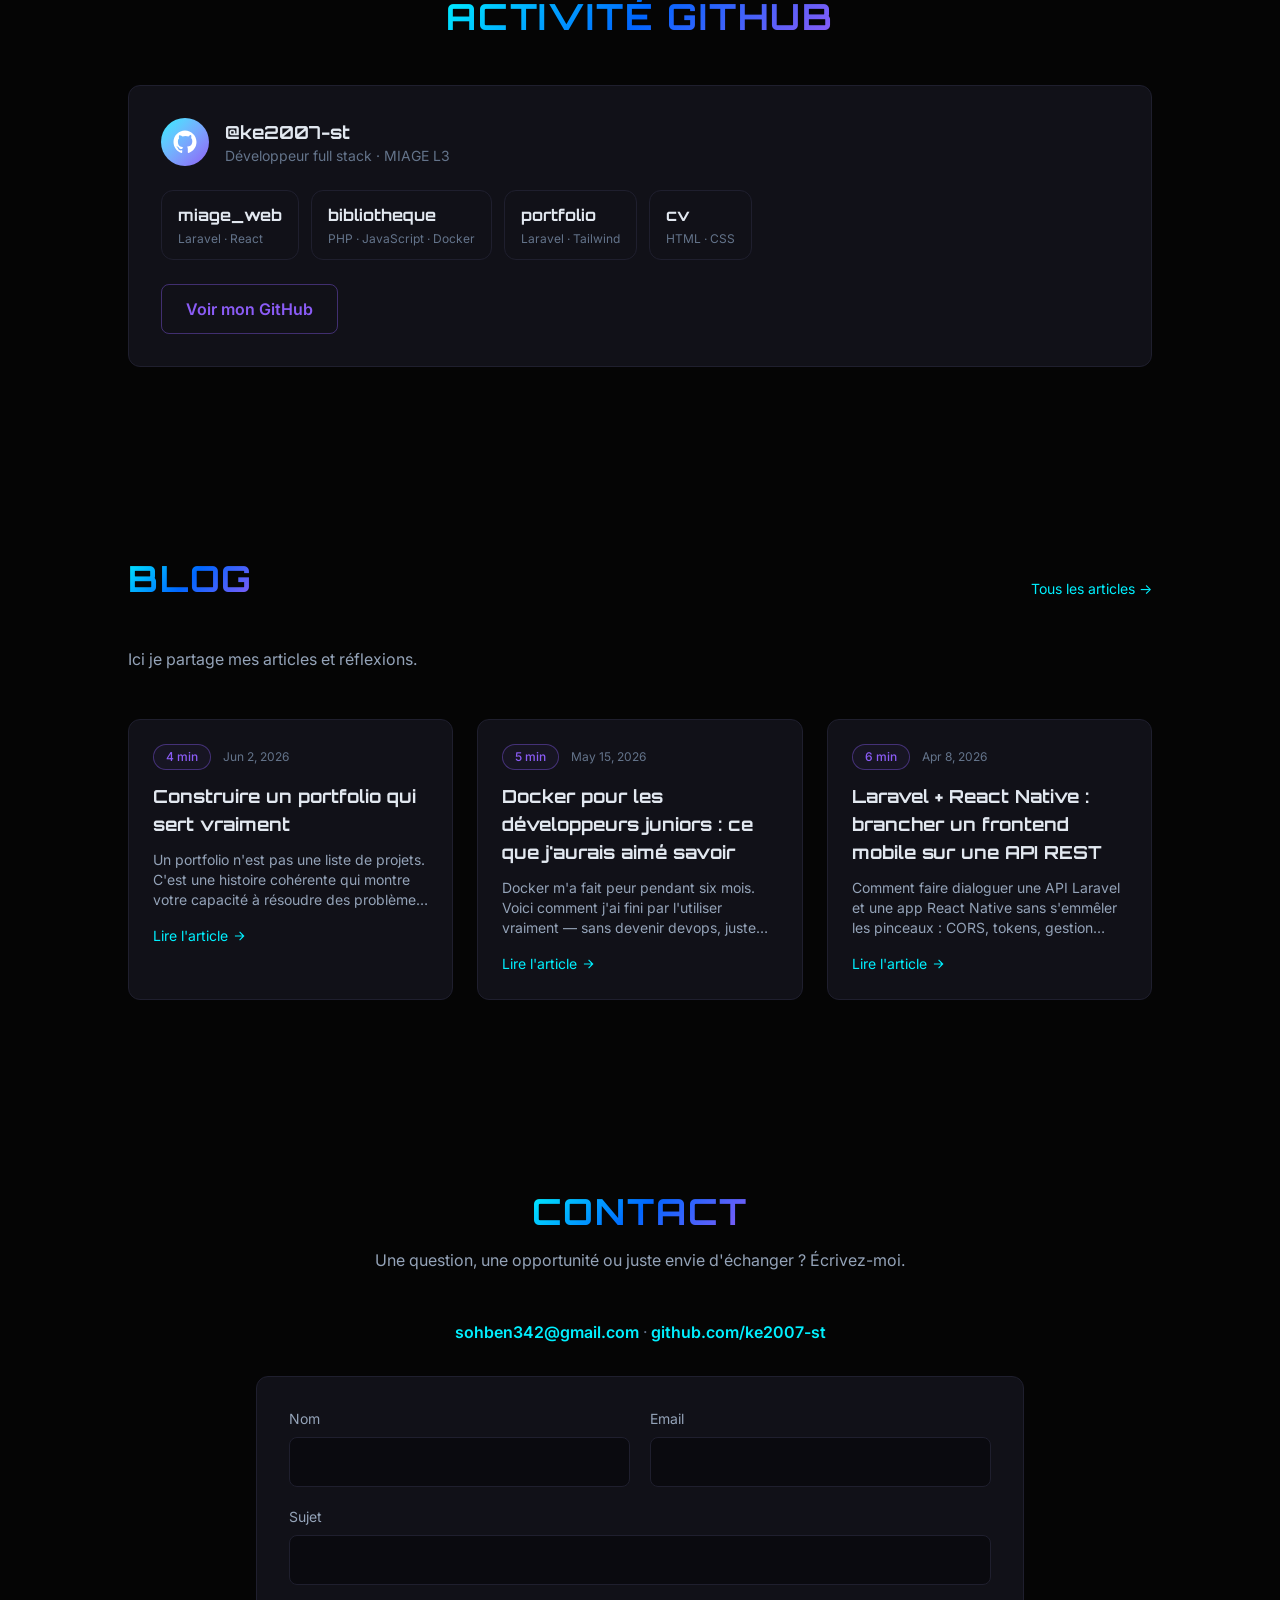
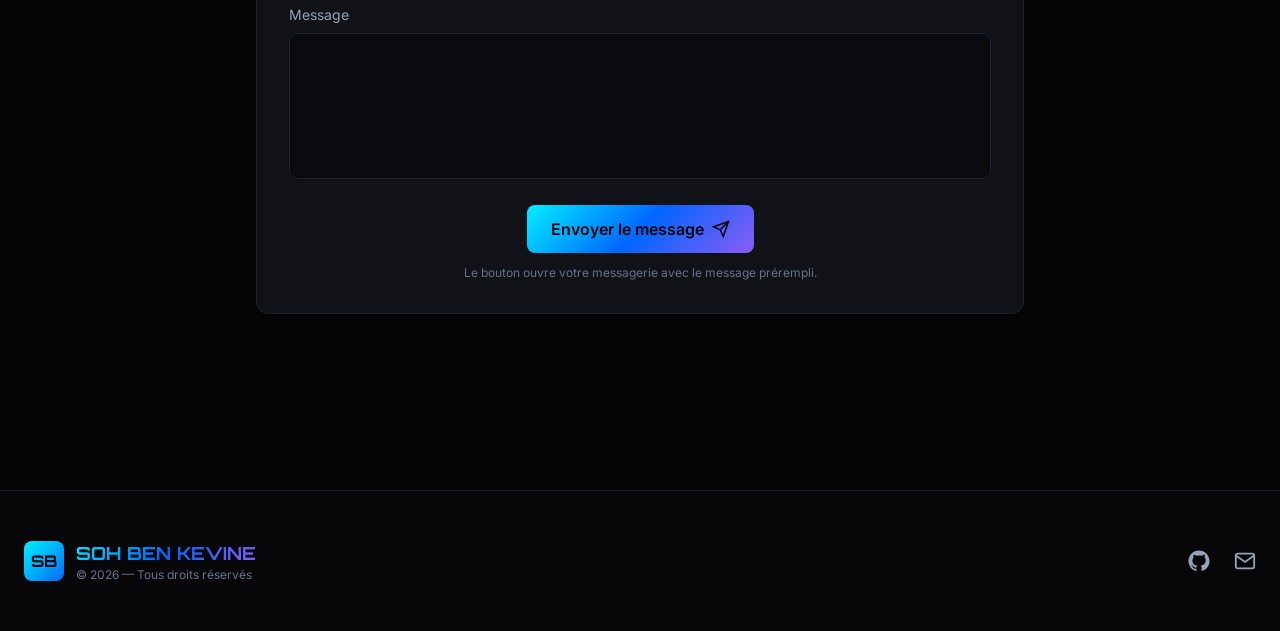
==== commit 8cb07659: "Add files via upload" ====
--- a/index.html
+++ b/index.html
@@ -42,6 +42,7 @@
             <li><a href="#skills" class="nav-link text-text-secondary hover:text-neon-cyan transition">Compétences</a></li>
             <li><a href="#blog" class="nav-link text-text-secondary hover:text-neon-cyan transition">Blog</a></li>
             <li><a href="#contact" class="btn-outline text-sm">Contact</a></li>
+            <li><a href="index-en.html" title="English version" class="text-xs font-display font-bold tracking-wider px-3 py-2 rounded-lg border border-dark-border text-text-secondary hover:text-neon-cyan hover:border-neon-cyan transition">EN</a></li>
         </ul>
 
         <!-- Mobile menu button -->
@@ -61,6 +62,7 @@
             <li><a href="#skills" @click="open = false" class="block text-text-secondary hover:text-neon-cyan">Compétences</a></li>
             <li><a href="#blog" @click="open = false" class="block text-text-secondary hover:text-neon-cyan">Blog</a></li>
             <li><a href="#contact" @click="open = false" class="btn-outline w-full justify-center">Contact</a></li>
+            <li class="pt-2"><a href="index-en.html" title="English version" class="text-xs font-display font-bold tracking-wider px-3 py-2 rounded-lg border border-dark-border text-text-secondary hover:text-neon-cyan hover:border-neon-cyan transition">EN</a></li>
         </ul>
     </div>
 </nav>
@@ -849,10 +851,10 @@
         <div class="flex flex-col md:flex-row items-center justify-between gap-6">
             <div class="flex items-center gap-3">
                 <div class="w-10 h-10 rounded-lg bg-gradient-to-br from-neon-cyan via-neon-blue to-neon-violet animate-gradient flex items-center justify-center font-display font-bold text-dark-bg">
-                    A
+                    SB
                 </div>
                 <div>
-                    <p class="font-display font-bold text-lg text-gradient">PORTFOLIO NEON</p>
+                    <p class="font-display font-bold text-lg text-gradient">SOH BEN KEVINE</p>
                     <p class="text-xs text-text-muted">© 2026 — Tous droits réservés</p>
                 </div>
             </div>
